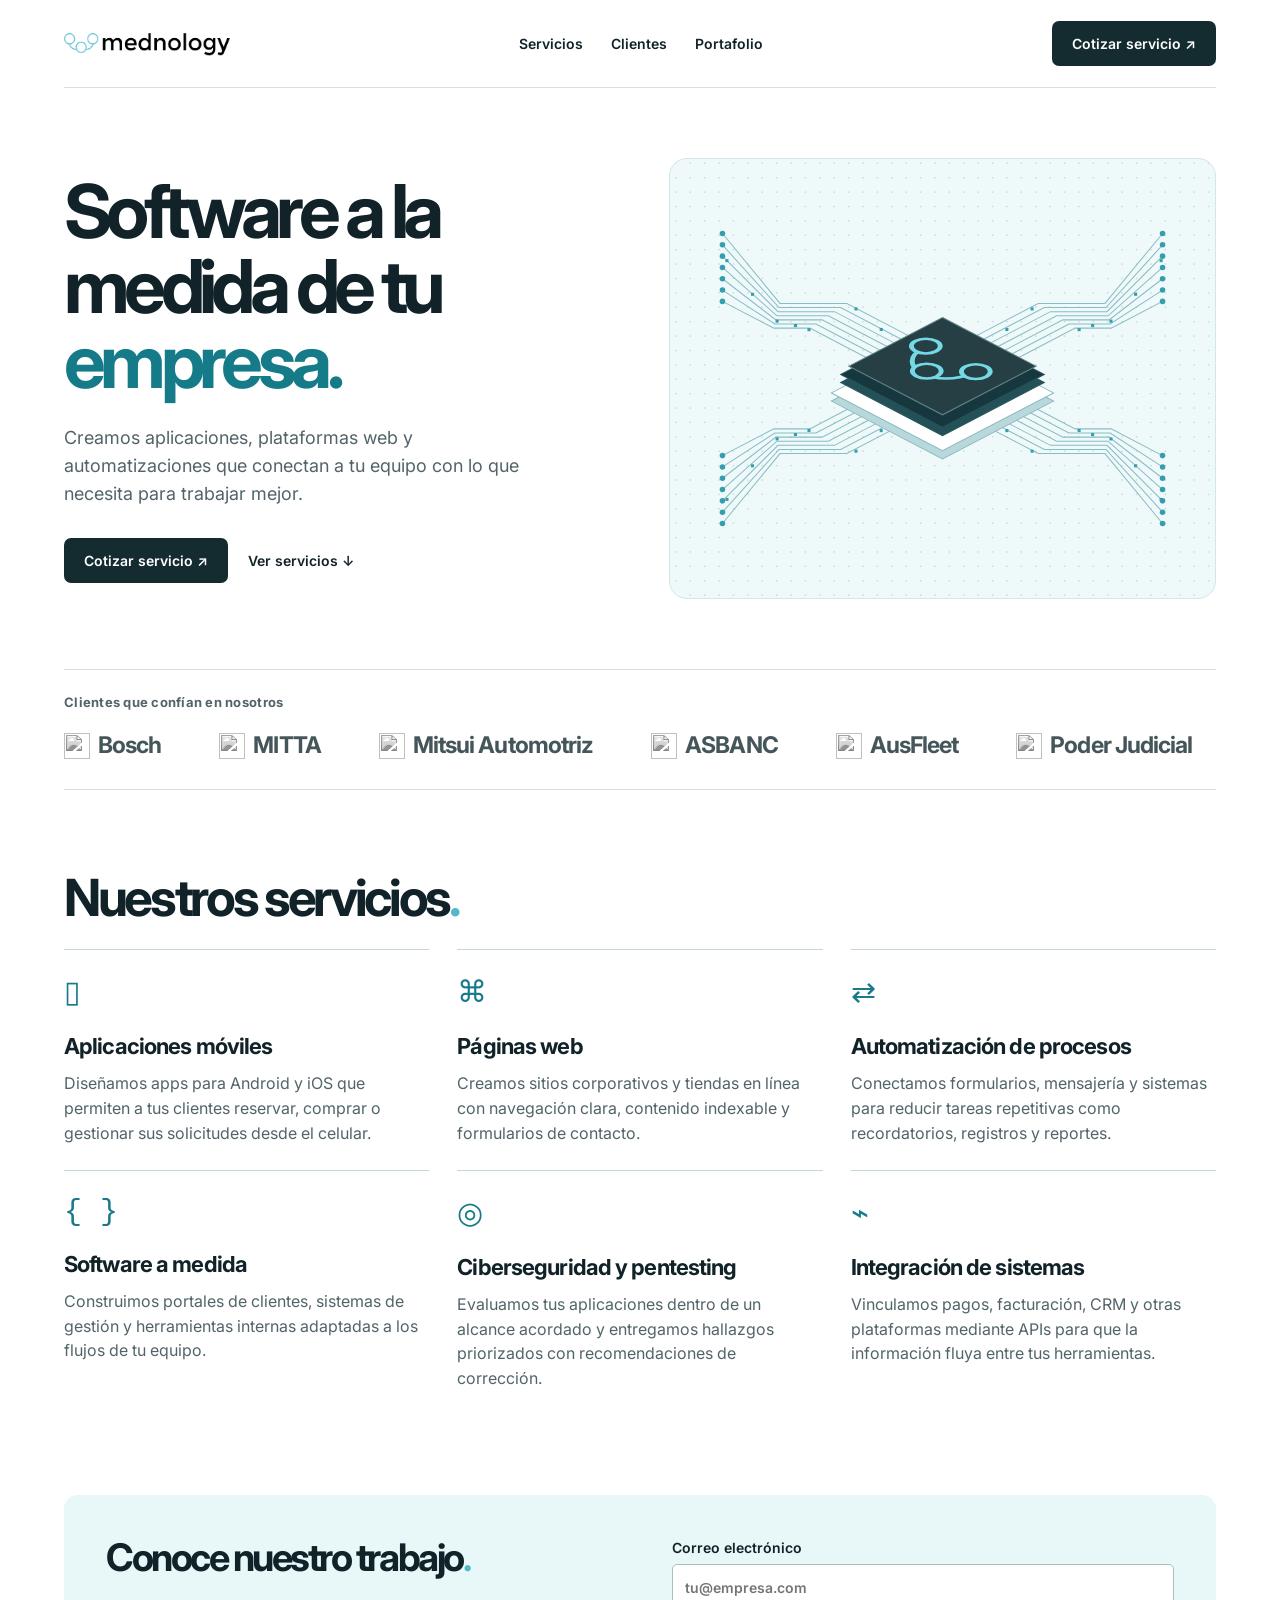
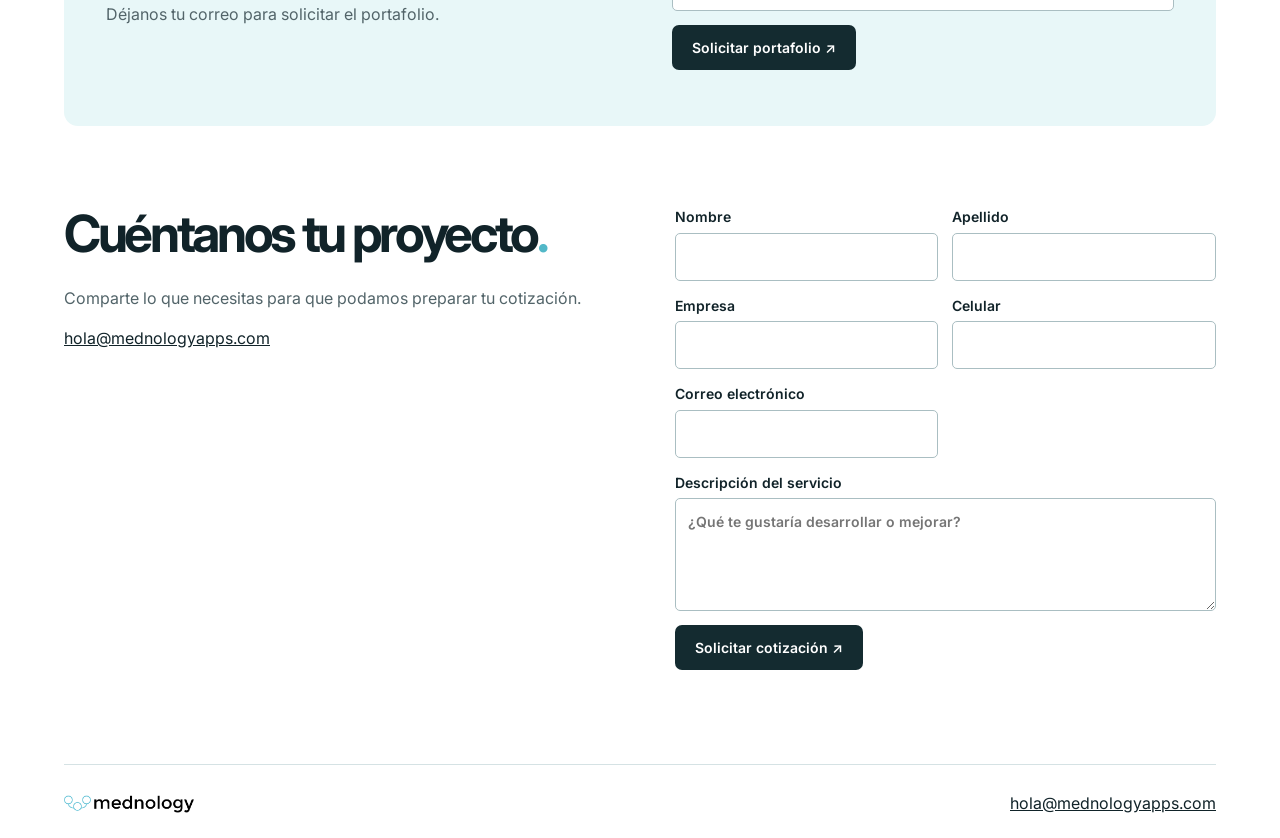
==== index.html @ 6e3cecd4 "Implementar web corporativa y formularios de Mednology Apps" ====
<!doctype html><html lang="es-PE"><head><meta charset="utf-8"><meta name="viewport" content="width=device-width,initial-scale=1"><title>Desarrollo de software, apps móviles y automatización en Perú | Mednology Apps</title><meta name="description" content="Desarrollamos aplicaciones móviles, páginas web y software a medida en Perú. Integramos sistemas, automatizamos procesos y evaluamos la seguridad de tus aplicaciones."><link rel="canonical" href="https://mednologyapps.com/"><meta property="og:title" content="Mednology Apps | Desarrollo de software en Perú"><meta property="og:description" content="Aplicaciones, plataformas web y automatizaciones diseñadas para tu operación."><meta property="og:image" content="https://mednologyapps.com/mednology.png"><meta property="og:type" content="website"><link rel="preconnect" href="https://fonts.googleapis.com"><link rel="stylesheet" href="https://fonts.googleapis.com/css2?family=Inter:wght@400;500;600;700;800&display=swap"><link rel="stylesheet" href="site.css"><script type="application/ld+json">{"@context":"https://schema.org","@type":"Organization","name":"Mednology Apps","url":"https://mednologyapps.com/","logo":"https://mednologyapps.com/mednology.png","email":"hola@mednologyapps.com","areaServed":"PE"}</script></head><body><header><a href="/" aria-label="Mednology Apps, inicio"><img src="mednology.png" alt="Mednology Apps"></a><nav><a href="#servicios">Servicios</a><a href="#clientes">Clientes</a><a href="#portafolio">Portafolio</a></nav><a class="btn" href="#cotizar">Cotizar servicio ↗</a></header><main><section class="hero"><div><h1>Software a la medida de tu <em>empresa.</em></h1><p>Creamos aplicaciones, plataformas web y automatizaciones que conectan a tu equipo con lo que necesita para trabajar mejor.</p><a class="btn" href="#cotizar">Cotizar servicio ↗</a> <a class="link" href="#servicios">Ver servicios ↓</a></div><div class="board"><canvas aria-label="Circuito animado inspirado en el símbolo de Mednology" role="img"></canvas></div></section><section id="clientes"><h2>Clientes que confían en nosotros</h2><div class="marquee"><div class="track"><div><b><img src="https://www.google.com/s2/favicons?domain=bosch.com.pe&amp;sz=64" width="26" height="26" loading="lazy" alt=""> Bosch</b><b><img src="https://www.google.com/s2/favicons?domain=mitta.pe&amp;sz=64" width="26" height="26" loading="lazy" alt=""> MITTA</b><b><img src="https://www.google.com/s2/favicons?domain=mitsuiautomotriz.com&amp;sz=64" width="26" height="26" loading="lazy" alt=""> Mitsui Automotriz</b><b><img src="https://www.google.com/s2/favicons?domain=asbanc.com.pe&amp;sz=64" width="26" height="26" loading="lazy" alt=""> ASBANC</b><b><img src="https://www.google.com/s2/favicons?domain=ausfleet.com.au&amp;sz=64" width="26" height="26" loading="lazy" alt=""> AusFleet</b><b><img src="https://www.google.com/s2/favicons?domain=pj.gob.pe&amp;sz=64" width="26" height="26" loading="lazy" alt=""> Poder Judicial</b><b><img src="https://www.google.com/s2/favicons?domain=policia.gob.pe&amp;sz=64" width="26" height="26" loading="lazy" alt=""> Policía Nacional del Perú</b><b><img src="https://www.google.com/s2/favicons?domain=expoalimentariaperu.com&amp;sz=64" width="26" height="26" loading="lazy" alt=""> Expoalimentaria</b><b><img src="https://www.google.com/s2/favicons?domain=lamsac.com.pe&amp;sz=64" width="26" height="26" loading="lazy" alt=""> Línea Amarilla</b><b><img src="https://www.google.com/s2/favicons?domain=avon.com.pe&amp;sz=64" width="26" height="26" loading="lazy" alt=""> AVON</b></div><div aria-hidden="true"><b><img src="https://www.google.com/s2/favicons?domain=bosch.com.pe&amp;sz=64" width="26" height="26" loading="lazy" alt=""> Bosch</b><b><img src="https://www.google.com/s2/favicons?domain=mitta.pe&amp;sz=64" width="26" height="26" loading="lazy" alt=""> MITTA</b><b><img src="https://www.google.com/s2/favicons?domain=mitsuiautomotriz.com&amp;sz=64" width="26" height="26" loading="lazy" alt=""> Mitsui Automotriz</b><b><img src="https://www.google.com/s2/favicons?domain=asbanc.com.pe&amp;sz=64" width="26" height="26" loading="lazy" alt=""> ASBANC</b><b><img src="https://www.google.com/s2/favicons?domain=ausfleet.com.au&amp;sz=64" width="26" height="26" loading="lazy" alt=""> AusFleet</b><b><img src="https://www.google.com/s2/favicons?domain=pj.gob.pe&amp;sz=64" width="26" height="26" loading="lazy" alt=""> Poder Judicial</b><b><img src="https://www.google.com/s2/favicons?domain=policia.gob.pe&amp;sz=64" width="26" height="26" loading="lazy" alt=""> Policía Nacional del Perú</b><b><img src="https://www.google.com/s2/favicons?domain=expoalimentariaperu.com&amp;sz=64" width="26" height="26" loading="lazy" alt=""> Expoalimentaria</b><b><img src="https://www.google.com/s2/favicons?domain=lamsac.com.pe&amp;sz=64" width="26" height="26" loading="lazy" alt=""> Línea Amarilla</b><b><img src="https://www.google.com/s2/favicons?domain=avon.com.pe&amp;sz=64" width="26" height="26" loading="lazy" alt=""> AVON</b></div></div></div></section><section id="servicios"><h2>Nuestros servicios<span>.</span></h2><div class="grid"><article><i aria-hidden="true">▯</i><h3>Aplicaciones móviles</h3><p>Diseñamos apps para Android y iOS que permiten a tus clientes reservar, comprar o gestionar sus solicitudes desde el celular.</p></article><article><i aria-hidden="true">⌘</i><h3>Páginas web</h3><p>Creamos sitios corporativos y tiendas en línea con navegación clara, contenido indexable y formularios de contacto.</p></article><article><i aria-hidden="true">⇄</i><h3>Automatización de procesos</h3><p>Conectamos formularios, mensajería y sistemas para reducir tareas repetitivas como recordatorios, registros y reportes.</p></article><article><i aria-hidden="true">{ }</i><h3>Software a medida</h3><p>Construimos portales de clientes, sistemas de gestión y herramientas internas adaptadas a los flujos de tu equipo.</p></article><article><i aria-hidden="true">◎</i><h3>Ciberseguridad y pentesting</h3><p>Evaluamos tus aplicaciones dentro de un alcance acordado y entregamos hallazgos priorizados con recomendaciones de corrección.</p></article><article><i aria-hidden="true">⌁</i><h3>Integración de sistemas</h3><p>Vinculamos pagos, facturación, CRM y otras plataformas mediante APIs para que la información fluya entre tus herramientas.</p></article></div></section><section id="portafolio"><div><h2>Conoce nuestro trabajo<span>.</span></h2><p>Déjanos tu correo para solicitar el portafolio.</p></div><form method="post" action="solicitud.php"><input type="hidden" name="tipo" value="portafolio"><label>Correo electrónico<input required type="email" name="correo" autocomplete="email" placeholder="tu@empresa.com"></label><button>Solicitar portafolio ↗</button><output></output></form></section><section id="cotizar"><div><h2>Cuéntanos tu proyecto<span>.</span></h2><p>Comparte lo que necesitas para que podamos preparar tu cotización.</p><a href="mailto:hola@mednologyapps.com">hola@mednologyapps.com</a></div><form method="post" action="solicitud.php"><input type="hidden" name="tipo" value="cotizacion"><label>Nombre<input required maxlength="200" name="nombre" type="text" autocomplete="given-name"></label><label>Apellido<input required maxlength="200" name="apellido" type="text" autocomplete="family-name"></label><label>Empresa<input required maxlength="200" name="empresa" type="text" autocomplete="organization"></label><label>Celular<input required maxlength="200" name="celular" type="tel" autocomplete="tel"></label><label>Correo electrónico<input required maxlength="200" name="correo" type="email" autocomplete="email"></label><label class="wide">Descripción del servicio<textarea required maxlength="5000" name="descripcion" rows="4" placeholder="¿Qué te gustaría desarrollar o mejorar?"></textarea></label><button>Solicitar cotización ↗</button><output></output></form></section></main><footer><img src="mednology.png" alt="Mednology Apps"><a href="mailto:hola@mednologyapps.com">hola@mednologyapps.com</a></footer><script src="site.js" defer></script></body></html>
---- site.css ----
*{box-sizing:border-box}html{scroll-behavior:smooth;scroll-padding-top:30px}body{margin:0;color:#112329;background:white;font:16px/1.55 Inter,Arial,sans-serif}header,main,footer{width:min(1240px,90%);margin:auto}header,footer,nav{display:flex;align-items:center;justify-content:space-between;gap:28px}header{height:88px;border-bottom:1px solid #d5e2e4}header img,footer img{width:166px;display:block}a{color:inherit}nav a,.btn,.link{text-decoration:none}nav a,.link{font-size:14px;font-weight:600}a:hover{text-decoration:underline}.btn,button{display:inline-flex;justify-content:center;align-items:center;background:#142b30;color:white;border:0;padding:14px 20px;border-radius:7px;font:600 14px Inter,Arial,sans-serif;cursor:pointer}.btn:hover,button:hover{background:#225259;text-decoration:none}.hero{display:grid;grid-template-columns:1fr 1fr;align-items:center;gap:5%;padding:70px 0}.hero h1{font-size:clamp(48px,5.8vw,86px);line-height:1.01;letter-spacing:-.076em;max-width:650px;margin:0}.hero em{font-style:normal;color:#167b89}.hero p{max-width:490px;font-size:18px;margin:25px 0 30px}.link{margin-left:16px}.board{background:#eff9fa;border:1px solid #d1e7e9;border-radius:18px;overflow:hidden;aspect-ratio:1.24}.board canvas{width:100%;height:100%;display:block}p{color:#526469}h2{font-size:clamp(36px,4vw,58px);line-height:1.08;letter-spacing:-.065em;margin:0 0 24px}h2 span{color:#52b8c8}#clientes{border-block:1px solid #d5e2e4;padding:25px 0}#clientes h2{font-size:13px;letter-spacing:.02em;color:#526469;margin:0 0 19px}.marquee{overflow:hidden}.track,.track div{display:flex;width:max-content;align-items:center}.track{animation:loop 50s linear infinite}.track b{font-size:23px;letter-spacing:-.04em;margin-right:58px;color:#45565b}.track:hover{animation-play-state:paused}@keyframes loop{to{transform:translateX(-50%)}}#servicios,#cotizar{padding:80px 0}.grid{display:grid;grid-template-columns:repeat(3,1fr);gap:0 28px}article{border-top:1px solid #c3d7db;padding:24px 0}article i{font:500 30px monospace;color:#187a8a}h3{font-size:22px;letter-spacing:-.04em;margin:18px 0 8px}article p{margin:0}#portafolio,#cotizar{display:grid;grid-template-columns:1fr 1fr;gap:6%;align-items:start}#portafolio{background:#e8f7f8;border-radius:14px;padding:42px}#portafolio h2{font-size:38px}form{display:grid;gap:14px}#cotizar form{grid-template-columns:1fr 1fr}.wide,output{grid-column:1/-1}label{display:grid;gap:5px;font-size:14px;font-weight:600}input,textarea{width:100%;min-width:0;padding:12px;border:1px solid #aabec2;border-radius:5px;font:inherit;background:white;color:inherit}textarea{resize:vertical}button{justify-self:start}footer{border-top:1px solid #d5e2e4;padding:26px 0}footer img{width:130px}@media(max-width:760px){header{height:70px}header img{width:130px}nav{display:none}.hero,#portafolio,#cotizar{grid-template-columns:1fr;gap:28px}.hero{padding:40px 0 30px}.board{aspect-ratio:1.6}.grid{grid-template-columns:1fr 1fr}#portafolio{padding:26px}#servicios,#cotizar{padding:50px 0}}@media(max-width:490px){.grid,#cotizar form{grid-template-columns:1fr}footer{flex-wrap:wrap}.btn{padding:12px 14px}}@media(prefers-reduced-motion:reduce){html{scroll-behavior:auto}.track{animation:none}.marquee{overflow-x:auto}}
.track b{display:inline-flex;align-items:center;gap:8px}.track img{filter:grayscale(1);object-fit:contain}
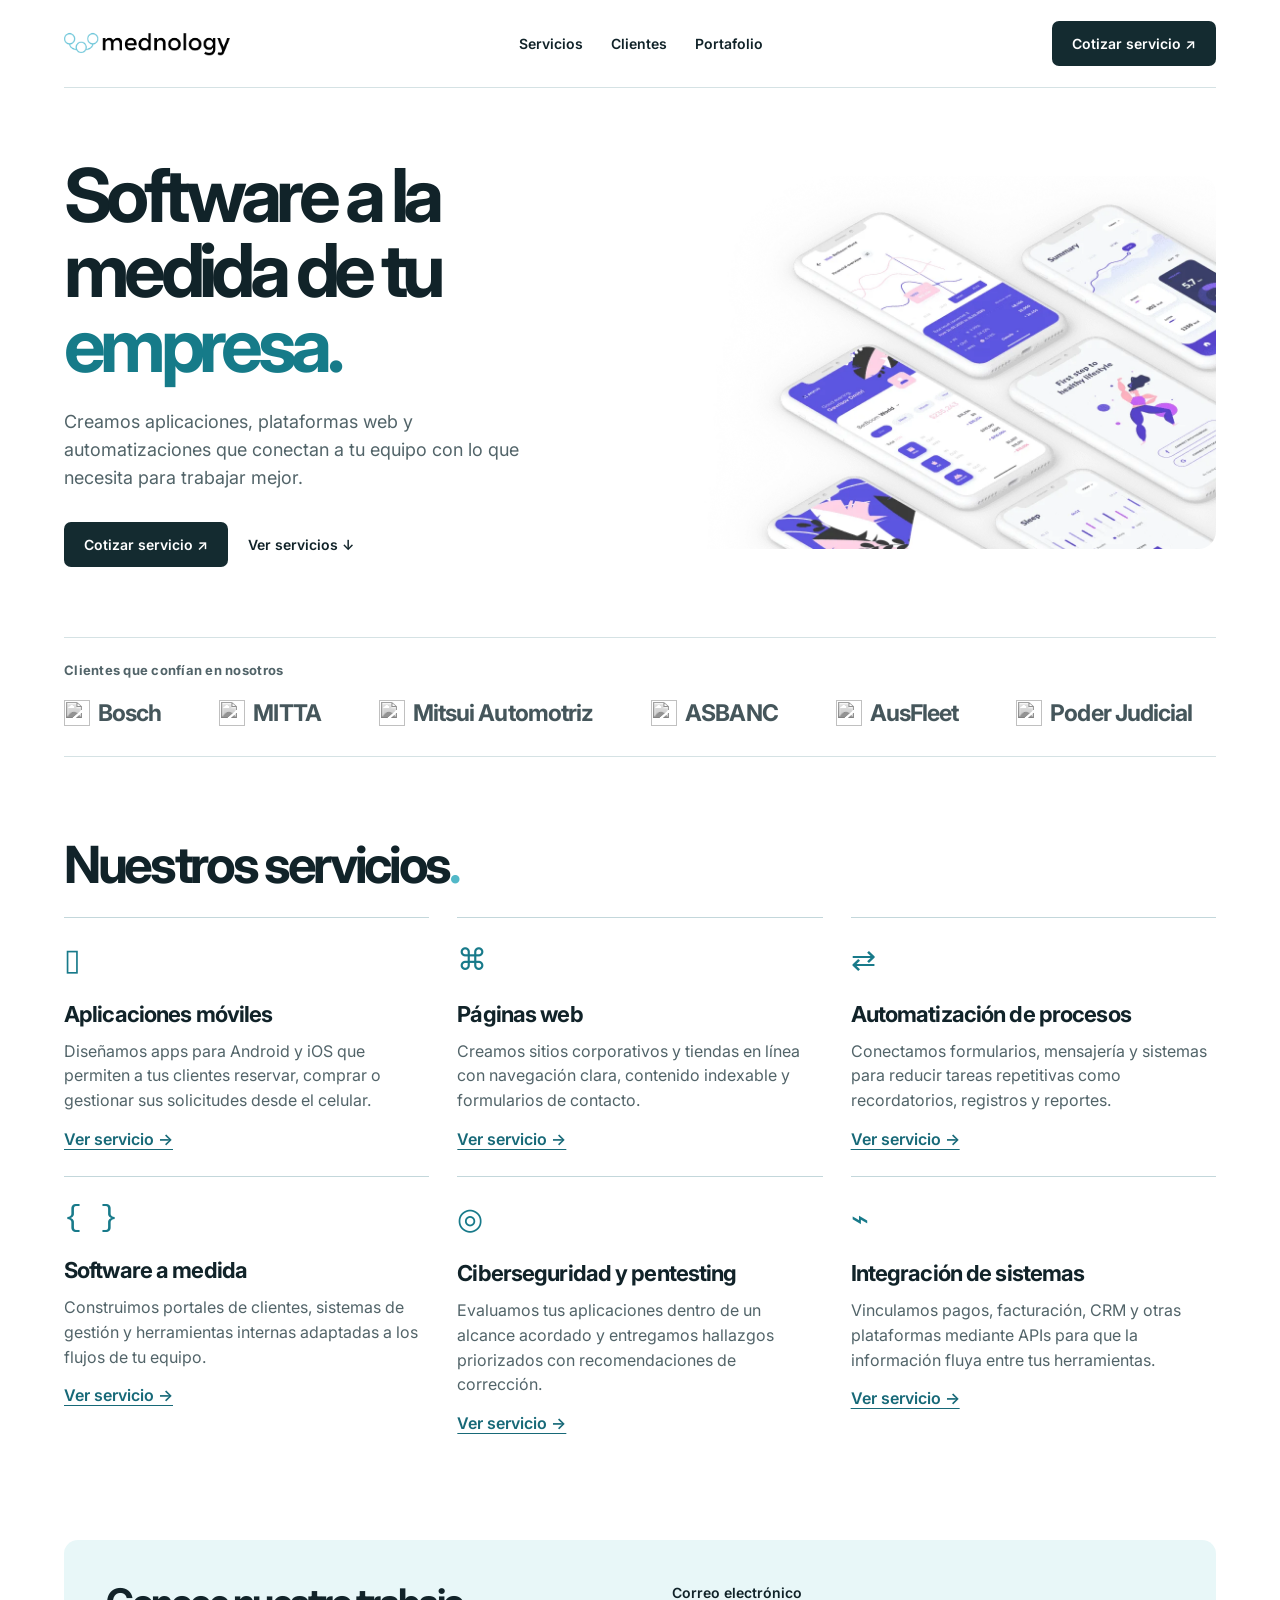
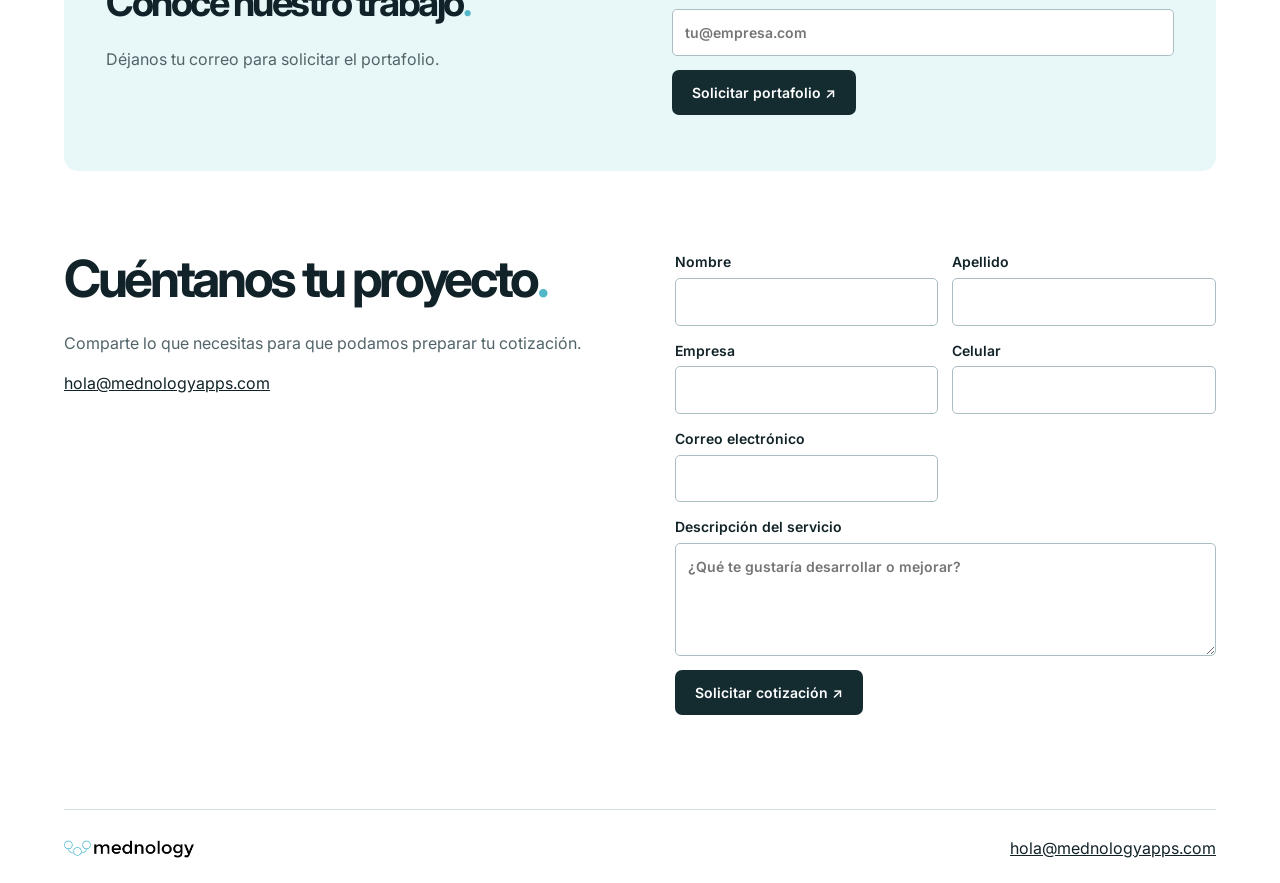
==== commit 37d96a36: "Incorporar mockup móvil y seis páginas de servicios" ====
--- a/index.html
+++ b/index.html
@@ -1 +1 @@
-<!doctype html><html lang="es-PE"><head><meta charset="utf-8"><meta name="viewport" content="width=device-width,initial-scale=1"><title>Desarrollo de software, apps móviles y automatización en Perú | Mednology Apps</title><meta name="description" content="Desarrollamos aplicaciones móviles, páginas web y software a medida en Perú. Integramos sistemas, automatizamos procesos y evaluamos la seguridad de tus aplicaciones."><link rel="canonical" href="https://mednologyapps.com/"><meta property="og:title" content="Mednology Apps | Desarrollo de software en Perú"><meta property="og:description" content="Aplicaciones, plataformas web y automatizaciones diseñadas para tu operación."><meta property="og:image" content="https://mednologyapps.com/mednology.png"><meta property="og:type" content="website"><link rel="preconnect" href="https://fonts.googleapis.com"><link rel="stylesheet" href="https://fonts.googleapis.com/css2?family=Inter:wght@400;500;600;700;800&display=swap"><link rel="stylesheet" href="site.css"><script type="application/ld+json">{"@context":"https://schema.org","@type":"Organization","name":"Mednology Apps","url":"https://mednologyapps.com/","logo":"https://mednologyapps.com/mednology.png","email":"hola@mednologyapps.com","areaServed":"PE"}</script></head><body><header><a href="/" aria-label="Mednology Apps, inicio"><img src="mednology.png" alt="Mednology Apps"></a><nav><a href="#servicios">Servicios</a><a href="#clientes">Clientes</a><a href="#portafolio">Portafolio</a></nav><a class="btn" href="#cotizar">Cotizar servicio ↗</a></header><main><section class="hero"><div><h1>Software a la medida de tu <em>empresa.</em></h1><p>Creamos aplicaciones, plataformas web y automatizaciones que conectan a tu equipo con lo que necesita para trabajar mejor.</p><a class="btn" href="#cotizar">Cotizar servicio ↗</a> <a class="link" href="#servicios">Ver servicios ↓</a></div><div class="board"><canvas aria-label="Circuito animado inspirado en el símbolo de Mednology" role="img"></canvas></div></section><section id="clientes"><h2>Clientes que confían en nosotros</h2><div class="marquee"><div class="track"><div><b><img src="https://www.google.com/s2/favicons?domain=bosch.com.pe&amp;sz=64" width="26" height="26" loading="lazy" alt=""> Bosch</b><b><img src="https://www.google.com/s2/favicons?domain=mitta.pe&amp;sz=64" width="26" height="26" loading="lazy" alt=""> MITTA</b><b><img src="https://www.google.com/s2/favicons?domain=mitsuiautomotriz.com&amp;sz=64" width="26" height="26" loading="lazy" alt=""> Mitsui Automotriz</b><b><img src="https://www.google.com/s2/favicons?domain=asbanc.com.pe&amp;sz=64" width="26" height="26" loading="lazy" alt=""> ASBANC</b><b><img src="https://www.google.com/s2/favicons?domain=ausfleet.com.au&amp;sz=64" width="26" height="26" loading="lazy" alt=""> AusFleet</b><b><img src="https://www.google.com/s2/favicons?domain=pj.gob.pe&amp;sz=64" width="26" height="26" loading="lazy" alt=""> Poder Judicial</b><b><img src="https://www.google.com/s2/favicons?domain=policia.gob.pe&amp;sz=64" width="26" height="26" loading="lazy" alt=""> Policía Nacional del Perú</b><b><img src="https://www.google.com/s2/favicons?domain=expoalimentariaperu.com&amp;sz=64" width="26" height="26" loading="lazy" alt=""> Expoalimentaria</b><b><img src="https://www.google.com/s2/favicons?domain=lamsac.com.pe&amp;sz=64" width="26" height="26" loading="lazy" alt=""> Línea Amarilla</b><b><img src="https://www.google.com/s2/favicons?domain=avon.com.pe&amp;sz=64" width="26" height="26" loading="lazy" alt=""> AVON</b></div><div aria-hidden="true"><b><img src="https://www.google.com/s2/favicons?domain=bosch.com.pe&amp;sz=64" width="26" height="26" loading="lazy" alt=""> Bosch</b><b><img src="https://www.google.com/s2/favicons?domain=mitta.pe&amp;sz=64" width="26" height="26" loading="lazy" alt=""> MITTA</b><b><img src="https://www.google.com/s2/favicons?domain=mitsuiautomotriz.com&amp;sz=64" width="26" height="26" loading="lazy" alt=""> Mitsui Automotriz</b><b><img src="https://www.google.com/s2/favicons?domain=asbanc.com.pe&amp;sz=64" width="26" height="26" loading="lazy" alt=""> ASBANC</b><b><img src="https://www.google.com/s2/favicons?domain=ausfleet.com.au&amp;sz=64" width="26" height="26" loading="lazy" alt=""> AusFleet</b><b><img src="https://www.google.com/s2/favicons?domain=pj.gob.pe&amp;sz=64" width="26" height="26" loading="lazy" alt=""> Poder Judicial</b><b><img src="https://www.google.com/s2/favicons?domain=policia.gob.pe&amp;sz=64" width="26" height="26" loading="lazy" alt=""> Policía Nacional del Perú</b><b><img src="https://www.google.com/s2/favicons?domain=expoalimentariaperu.com&amp;sz=64" width="26" height="26" loading="lazy" alt=""> Expoalimentaria</b><b><img src="https://www.google.com/s2/favicons?domain=lamsac.com.pe&amp;sz=64" width="26" height="26" loading="lazy" alt=""> Línea Amarilla</b><b><img src="https://www.google.com/s2/favicons?domain=avon.com.pe&amp;sz=64" width="26" height="26" loading="lazy" alt=""> AVON</b></div></div></div></section><section id="servicios"><h2>Nuestros servicios<span>.</span></h2><div class="grid"><article><i aria-hidden="true">▯</i><h3>Aplicaciones móviles</h3><p>Diseñamos apps para Android y iOS que permiten a tus clientes reservar, comprar o gestionar sus solicitudes desde el celular.</p></article><article><i aria-hidden="true">⌘</i><h3>Páginas web</h3><p>Creamos sitios corporativos y tiendas en línea con navegación clara, contenido indexable y formularios de contacto.</p></article><article><i aria-hidden="true">⇄</i><h3>Automatización de procesos</h3><p>Conectamos formularios, mensajería y sistemas para reducir tareas repetitivas como recordatorios, registros y reportes.</p></article><article><i aria-hidden="true">{ }</i><h3>Software a medida</h3><p>Construimos portales de clientes, sistemas de gestión y herramientas internas adaptadas a los flujos de tu equipo.</p></article><article><i aria-hidden="true">◎</i><h3>Ciberseguridad y pentesting</h3><p>Evaluamos tus aplicaciones dentro de un alcance acordado y entregamos hallazgos priorizados con recomendaciones de corrección.</p></article><article><i aria-hidden="true">⌁</i><h3>Integración de sistemas</h3><p>Vinculamos pagos, facturación, CRM y otras plataformas mediante APIs para que la información fluya entre tus herramientas.</p></article></div></section><section id="portafolio"><div><h2>Conoce nuestro trabajo<span>.</span></h2><p>Déjanos tu correo para solicitar el portafolio.</p></div><form method="post" action="solicitud.php"><input type="hidden" name="tipo" value="portafolio"><label>Correo electrónico<input required type="email" name="correo" autocomplete="email" placeholder="tu@empresa.com"></label><button>Solicitar portafolio ↗</button><output></output></form></section><section id="cotizar"><div><h2>Cuéntanos tu proyecto<span>.</span></h2><p>Comparte lo que necesitas para que podamos preparar tu cotización.</p><a href="mailto:hola@mednologyapps.com">hola@mednologyapps.com</a></div><form method="post" action="solicitud.php"><input type="hidden" name="tipo" value="cotizacion"><label>Nombre<input required maxlength="200" name="nombre" type="text" autocomplete="given-name"></label><label>Apellido<input required maxlength="200" name="apellido" type="text" autocomplete="family-name"></label><label>Empresa<input required maxlength="200" name="empresa" type="text" autocomplete="organization"></label><label>Celular<input required maxlength="200" name="celular" type="tel" autocomplete="tel"></label><label>Correo electrónico<input required maxlength="200" name="correo" type="email" autocomplete="email"></label><label class="wide">Descripción del servicio<textarea required maxlength="5000" name="descripcion" rows="4" placeholder="¿Qué te gustaría desarrollar o mejorar?"></textarea></label><button>Solicitar cotización ↗</button><output></output></form></section></main><footer><img src="mednology.png" alt="Mednology Apps"><a href="mailto:hola@mednologyapps.com">hola@mednologyapps.com</a></footer><script src="site.js" defer></script></body></html>
+<!doctype html><html lang="es-PE"><head><meta charset="utf-8"><meta name="viewport" content="width=device-width,initial-scale=1"><title>Desarrollo de software, apps móviles y automatización en Perú | Mednology Apps</title><meta name="description" content="Desarrollamos aplicaciones móviles, páginas web y software a medida en Perú. Integramos sistemas, automatizamos procesos y evaluamos la seguridad de tus aplicaciones."><link rel="canonical" href="https://mednologyapps.com/"><meta property="og:title" content="Mednology Apps | Desarrollo de software en Perú"><meta property="og:description" content="Aplicaciones, plataformas web y automatizaciones diseñadas para tu operación."><meta property="og:image" content="https://mednologyapps.com/mednology.png"><meta property="og:type" content="website"><link rel="preconnect" href="https://fonts.googleapis.com"><link rel="stylesheet" href="https://fonts.googleapis.com/css2?family=Inter:wght@400;500;600;700;800&display=swap"><link rel="stylesheet" href="site.css"><script type="application/ld+json">{"@context":"https://schema.org","@type":"Organization","name":"Mednology Apps","url":"https://mednologyapps.com/","logo":"https://mednologyapps.com/mednology.png","email":"hola@mednologyapps.com","areaServed":"PE"}</script></head><body><header><a href="/" aria-label="Mednology Apps, inicio"><img src="mednology.png" alt="Mednology Apps"></a><nav><a href="#servicios">Servicios</a><a href="#clientes">Clientes</a><a href="#portafolio">Portafolio</a></nav><a class="btn" href="#cotizar">Cotizar servicio ↗</a></header><main><section class="hero"><div><h1>Software a la medida de tu <em>empresa.</em></h1><p>Creamos aplicaciones, plataformas web y automatizaciones que conectan a tu equipo con lo que necesita para trabajar mejor.</p><a class="btn" href="#cotizar">Cotizar servicio ↗</a> <a class="link" href="#servicios">Ver servicios ↓</a></div><div class="board"><img src="apps.webp" width="1118" height="762" fetchpriority="high" alt="Mockups de aplicaciones móviles en perspectiva con pantallas de actividad y estadísticas"></div></section><section id="clientes"><h2>Clientes que confían en nosotros</h2><div class="marquee"><div class="track"><div><b><img src="https://www.google.com/s2/favicons?domain=bosch.com.pe&amp;sz=64" width="26" height="26" loading="lazy" alt=""> Bosch</b><b><img src="https://www.google.com/s2/favicons?domain=mitta.pe&amp;sz=64" width="26" height="26" loading="lazy" alt=""> MITTA</b><b><img src="https://www.google.com/s2/favicons?domain=mitsuiautomotriz.com&amp;sz=64" width="26" height="26" loading="lazy" alt=""> Mitsui Automotriz</b><b><img src="https://www.google.com/s2/favicons?domain=asbanc.com.pe&amp;sz=64" width="26" height="26" loading="lazy" alt=""> ASBANC</b><b><img src="https://www.google.com/s2/favicons?domain=ausfleet.com.au&amp;sz=64" width="26" height="26" loading="lazy" alt=""> AusFleet</b><b><img src="https://www.google.com/s2/favicons?domain=pj.gob.pe&amp;sz=64" width="26" height="26" loading="lazy" alt=""> Poder Judicial</b><b><img src="https://www.google.com/s2/favicons?domain=policia.gob.pe&amp;sz=64" width="26" height="26" loading="lazy" alt=""> Policía Nacional del Perú</b><b><img src="https://www.google.com/s2/favicons?domain=expoalimentariaperu.com&amp;sz=64" width="26" height="26" loading="lazy" alt=""> Expoalimentaria</b><b><img src="https://www.google.com/s2/favicons?domain=lamsac.com.pe&amp;sz=64" width="26" height="26" loading="lazy" alt=""> Línea Amarilla</b><b><img src="https://www.google.com/s2/favicons?domain=avon.com.pe&amp;sz=64" width="26" height="26" loading="lazy" alt=""> AVON</b></div><div aria-hidden="true"><b><img src="https://www.google.com/s2/favicons?domain=bosch.com.pe&amp;sz=64" width="26" height="26" loading="lazy" alt=""> Bosch</b><b><img src="https://www.google.com/s2/favicons?domain=mitta.pe&amp;sz=64" width="26" height="26" loading="lazy" alt=""> MITTA</b><b><img src="https://www.google.com/s2/favicons?domain=mitsuiautomotriz.com&amp;sz=64" width="26" height="26" loading="lazy" alt=""> Mitsui Automotriz</b><b><img src="https://www.google.com/s2/favicons?domain=asbanc.com.pe&amp;sz=64" width="26" height="26" loading="lazy" alt=""> ASBANC</b><b><img src="https://www.google.com/s2/favicons?domain=ausfleet.com.au&amp;sz=64" width="26" height="26" loading="lazy" alt=""> AusFleet</b><b><img src="https://www.google.com/s2/favicons?domain=pj.gob.pe&amp;sz=64" width="26" height="26" loading="lazy" alt=""> Poder Judicial</b><b><img src="https://www.google.com/s2/favicons?domain=policia.gob.pe&amp;sz=64" width="26" height="26" loading="lazy" alt=""> Policía Nacional del Perú</b><b><img src="https://www.google.com/s2/favicons?domain=expoalimentariaperu.com&amp;sz=64" width="26" height="26" loading="lazy" alt=""> Expoalimentaria</b><b><img src="https://www.google.com/s2/favicons?domain=lamsac.com.pe&amp;sz=64" width="26" height="26" loading="lazy" alt=""> Línea Amarilla</b><b><img src="https://www.google.com/s2/favicons?domain=avon.com.pe&amp;sz=64" width="26" height="26" loading="lazy" alt=""> AVON</b></div></div></div></section><section id="servicios"><h2>Nuestros servicios<span>.</span></h2><div class="grid"><article><i aria-hidden="true">▯</i><h3>Aplicaciones móviles</h3><p>Diseñamos apps para Android y iOS que permiten a tus clientes reservar, comprar o gestionar sus solicitudes desde el celular.</p><a aria-label="Ver desarrollo de aplicaciones móviles" href="/servicios/aplicaciones-moviles/">Ver servicio →</a></article><article><i aria-hidden="true">⌘</i><h3>Páginas web</h3><p>Creamos sitios corporativos y tiendas en línea con navegación clara, contenido indexable y formularios de contacto.</p><a aria-label="Ver desarrollo de páginas web" href="/servicios/desarrollo-web/">Ver servicio →</a></article><article><i aria-hidden="true">⇄</i><h3>Automatización de procesos</h3><p>Conectamos formularios, mensajería y sistemas para reducir tareas repetitivas como recordatorios, registros y reportes.</p><a aria-label="Ver automatización de procesos" href="/servicios/automatizacion-de-procesos/">Ver servicio →</a></article><article><i aria-hidden="true">{ }</i><h3>Software a medida</h3><p>Construimos portales de clientes, sistemas de gestión y herramientas internas adaptadas a los flujos de tu equipo.</p><a aria-label="Ver desarrollo de software a medida" href="/servicios/software-a-medida/">Ver servicio →</a></article><article><i aria-hidden="true">◎</i><h3>Ciberseguridad y pentesting</h3><p>Evaluamos tus aplicaciones dentro de un alcance acordado y entregamos hallazgos priorizados con recomendaciones de corrección.</p><a aria-label="Ver ciberseguridad y pentesting" href="/servicios/ciberseguridad-pentesting/">Ver servicio →</a></article><article><i aria-hidden="true">⌁</i><h3>Integración de sistemas</h3><p>Vinculamos pagos, facturación, CRM y otras plataformas mediante APIs para que la información fluya entre tus herramientas.</p><a aria-label="Ver integración de sistemas y apis" href="/servicios/integracion-de-sistemas/">Ver servicio →</a></article></div></section><section id="portafolio"><div><h2>Conoce nuestro trabajo<span>.</span></h2><p>Déjanos tu correo para solicitar el portafolio.</p></div><form method="post" action="solicitud.php"><input type="hidden" name="tipo" value="portafolio"><label>Correo electrónico<input required type="email" name="correo" autocomplete="email" placeholder="tu@empresa.com"></label><button>Solicitar portafolio ↗</button><output></output></form></section><section id="cotizar"><div><h2>Cuéntanos tu proyecto<span>.</span></h2><p>Comparte lo que necesitas para que podamos preparar tu cotización.</p><a href="mailto:hola@mednologyapps.com">hola@mednologyapps.com</a></div><form method="post" action="solicitud.php"><input type="hidden" name="tipo" value="cotizacion"><label>Nombre<input required maxlength="200" name="nombre" type="text" autocomplete="given-name"></label><label>Apellido<input required maxlength="200" name="apellido" type="text" autocomplete="family-name"></label><label>Empresa<input required maxlength="200" name="empresa" type="text" autocomplete="organization"></label><label>Celular<input required maxlength="200" name="celular" type="tel" autocomplete="tel"></label><label>Correo electrónico<input required maxlength="200" name="correo" type="email" autocomplete="email"></label><label class="wide">Descripción del servicio<textarea required maxlength="5000" name="descripcion" rows="4" placeholder="¿Qué te gustaría desarrollar o mejorar?"></textarea></label><button>Solicitar cotización ↗</button><output></output></form></section></main><footer><img src="mednology.png" alt="Mednology Apps"><a href="mailto:hola@mednologyapps.com">hola@mednologyapps.com</a></footer><script src="site.js" defer></script></body></html>
--- a/site.css
+++ b/site.css
@@ -1,2 +1,3 @@
 *{box-sizing:border-box}html{scroll-behavior:smooth;scroll-padding-top:30px}body{margin:0;color:#112329;background:white;font:16px/1.55 Inter,Arial,sans-serif}header,main,footer{width:min(1240px,90%);margin:auto}header,footer,nav{display:flex;align-items:center;justify-content:space-between;gap:28px}header{height:88px;border-bottom:1px solid #d5e2e4}header img,footer img{width:166px;display:block}a{color:inherit}nav a,.btn,.link{text-decoration:none}nav a,.link{font-size:14px;font-weight:600}a:hover{text-decoration:underline}.btn,button{display:inline-flex;justify-content:center;align-items:center;background:#142b30;color:white;border:0;padding:14px 20px;border-radius:7px;font:600 14px Inter,Arial,sans-serif;cursor:pointer}.btn:hover,button:hover{background:#225259;text-decoration:none}.hero{display:grid;grid-template-columns:1fr 1fr;align-items:center;gap:5%;padding:70px 0}.hero h1{font-size:clamp(48px,5.8vw,86px);line-height:1.01;letter-spacing:-.076em;max-width:650px;margin:0}.hero em{font-style:normal;color:#167b89}.hero p{max-width:490px;font-size:18px;margin:25px 0 30px}.link{margin-left:16px}.board{background:#eff9fa;border:1px solid #d1e7e9;border-radius:18px;overflow:hidden;aspect-ratio:1.24}.board canvas{width:100%;height:100%;display:block}p{color:#526469}h2{font-size:clamp(36px,4vw,58px);line-height:1.08;letter-spacing:-.065em;margin:0 0 24px}h2 span{color:#52b8c8}#clientes{border-block:1px solid #d5e2e4;padding:25px 0}#clientes h2{font-size:13px;letter-spacing:.02em;color:#526469;margin:0 0 19px}.marquee{overflow:hidden}.track,.track div{display:flex;width:max-content;align-items:center}.track{animation:loop 50s linear infinite}.track b{font-size:23px;letter-spacing:-.04em;margin-right:58px;color:#45565b}.track:hover{animation-play-state:paused}@keyframes loop{to{transform:translateX(-50%)}}#servicios,#cotizar{padding:80px 0}.grid{display:grid;grid-template-columns:repeat(3,1fr);gap:0 28px}article{border-top:1px solid #c3d7db;padding:24px 0}article i{font:500 30px monospace;color:#187a8a}h3{font-size:22px;letter-spacing:-.04em;margin:18px 0 8px}article p{margin:0}#portafolio,#cotizar{display:grid;grid-template-columns:1fr 1fr;gap:6%;align-items:start}#portafolio{background:#e8f7f8;border-radius:14px;padding:42px}#portafolio h2{font-size:38px}form{display:grid;gap:14px}#cotizar form{grid-template-columns:1fr 1fr}.wide,output{grid-column:1/-1}label{display:grid;gap:5px;font-size:14px;font-weight:600}input,textarea{width:100%;min-width:0;padding:12px;border:1px solid #aabec2;border-radius:5px;font:inherit;background:white;color:inherit}textarea{resize:vertical}button{justify-self:start}footer{border-top:1px solid #d5e2e4;padding:26px 0}footer img{width:130px}@media(max-width:760px){header{height:70px}header img{width:130px}nav{display:none}.hero,#portafolio,#cotizar{grid-template-columns:1fr;gap:28px}.hero{padding:40px 0 30px}.board{aspect-ratio:1.6}.grid{grid-template-columns:1fr 1fr}#portafolio{padding:26px}#servicios,#cotizar{padding:50px 0}}@media(max-width:490px){.grid,#cotizar form{grid-template-columns:1fr}footer{flex-wrap:wrap}.btn{padding:12px 14px}}@media(prefers-reduced-motion:reduce){html{scroll-behavior:auto}.track{animation:none}.marquee{overflow-x:auto}}
 .track b{display:inline-flex;align-items:center;gap:8px}.track img{filter:grayscale(1);object-fit:contain}
+.board{border:0;background:white;aspect-ratio:auto}.board img{width:100%;height:auto;display:block;animation:arrive .7s ease-out}@keyframes arrive{from{opacity:.5;transform:translateY(8px)}to{opacity:1;transform:none}}@media(prefers-reduced-motion:reduce){.board img{animation:none}}article>a,.back{display:inline-block;margin-top:14px;color:#176978;font-weight:600;text-underline-offset:4px}.detail{padding-block:42px 70px}.back{font-size:14px}.detail h1{font-size:clamp(42px,6vw,76px);line-height:1.05;letter-spacing:-.065em;max-width:850px;margin:36px 0 18px}.intro{max-width:710px;font-size:20px}.details{margin-top:56px;border-top:1px solid #ccdce0;padding-top:32px;display:grid;grid-template-columns:1fr 1fr;gap:8%}.details h2{font-size:27px;letter-spacing:-.04em}.details ul{padding-left:20px}.details li{padding-bottom:8px}.details li::marker{color:#197787}@media(max-width:680px){.details{grid-template-columns:1fr;gap:26px}.intro{font-size:17px}}
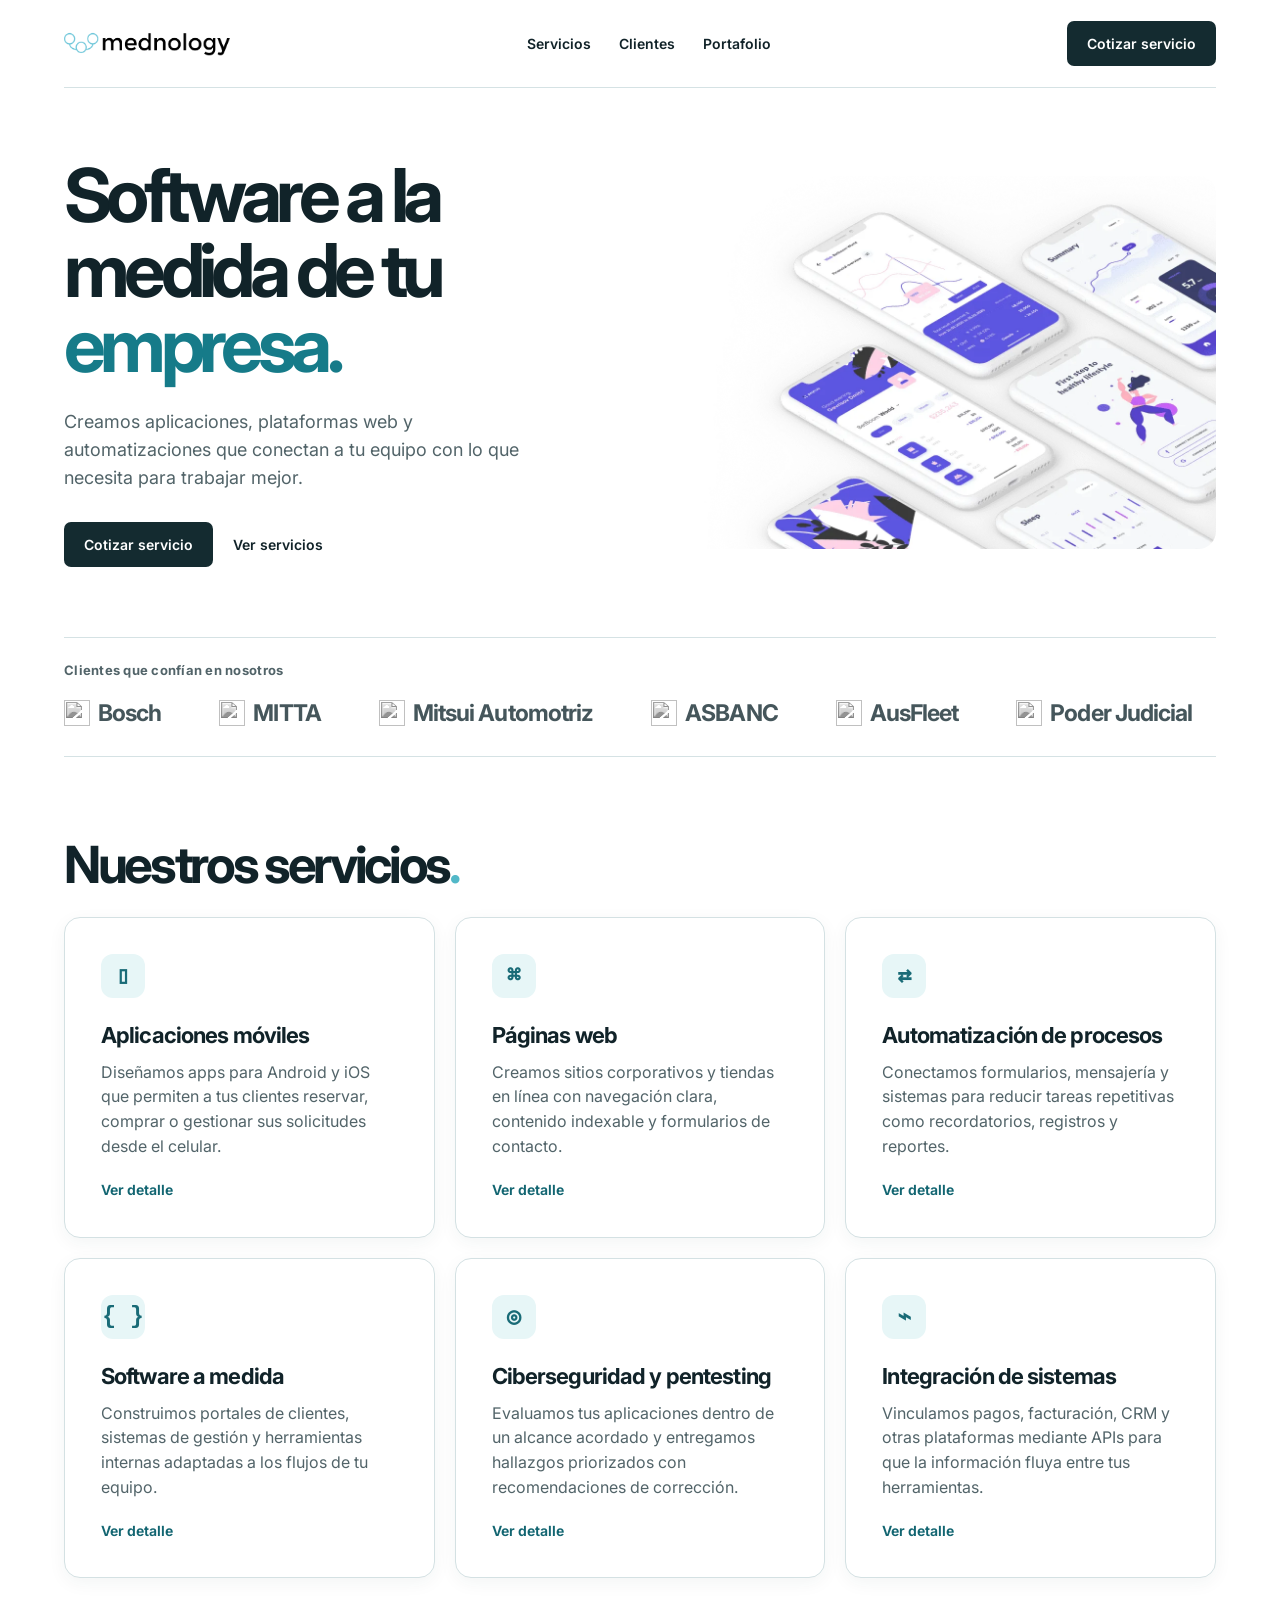
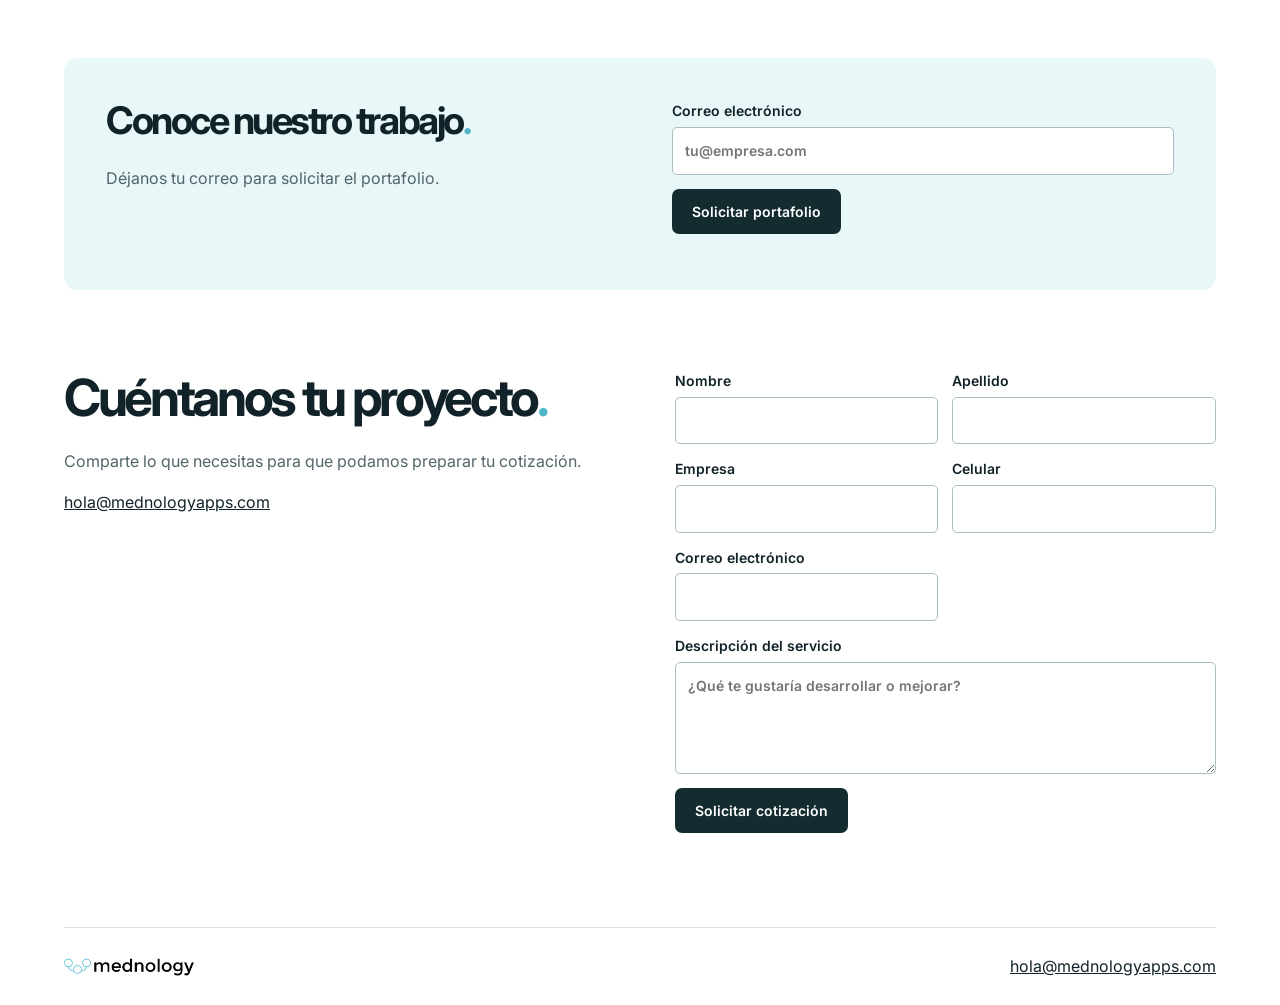
==== commit 0274f0a4: "Rediseñar tarjetas y detalles de servicios con fotografías y ejemplos" ====
--- a/index.html
+++ b/index.html
@@ -1 +1 @@
-<!doctype html><html lang="es-PE"><head><meta charset="utf-8"><meta name="viewport" content="width=device-width,initial-scale=1"><title>Desarrollo de software, apps móviles y automatización en Perú | Mednology Apps</title><meta name="description" content="Desarrollamos aplicaciones móviles, páginas web y software a medida en Perú. Integramos sistemas, automatizamos procesos y evaluamos la seguridad de tus aplicaciones."><link rel="canonical" href="https://mednologyapps.com/"><meta property="og:title" content="Mednology Apps | Desarrollo de software en Perú"><meta property="og:description" content="Aplicaciones, plataformas web y automatizaciones diseñadas para tu operación."><meta property="og:image" content="https://mednologyapps.com/mednology.png"><meta property="og:type" content="website"><link rel="preconnect" href="https://fonts.googleapis.com"><link rel="stylesheet" href="https://fonts.googleapis.com/css2?family=Inter:wght@400;500;600;700;800&display=swap"><link rel="stylesheet" href="site.css"><script type="application/ld+json">{"@context":"https://schema.org","@type":"Organization","name":"Mednology Apps","url":"https://mednologyapps.com/","logo":"https://mednologyapps.com/mednology.png","email":"hola@mednologyapps.com","areaServed":"PE"}</script></head><body><header><a href="/" aria-label="Mednology Apps, inicio"><img src="mednology.png" alt="Mednology Apps"></a><nav><a href="#servicios">Servicios</a><a href="#clientes">Clientes</a><a href="#portafolio">Portafolio</a></nav><a class="btn" href="#cotizar">Cotizar servicio ↗</a></header><main><section class="hero"><div><h1>Software a la medida de tu <em>empresa.</em></h1><p>Creamos aplicaciones, plataformas web y automatizaciones que conectan a tu equipo con lo que necesita para trabajar mejor.</p><a class="btn" href="#cotizar">Cotizar servicio ↗</a> <a class="link" href="#servicios">Ver servicios ↓</a></div><div class="board"><img src="apps.webp" width="1118" height="762" fetchpriority="high" alt="Mockups de aplicaciones móviles en perspectiva con pantallas de actividad y estadísticas"></div></section><section id="clientes"><h2>Clientes que confían en nosotros</h2><div class="marquee"><div class="track"><div><b><img src="https://www.google.com/s2/favicons?domain=bosch.com.pe&amp;sz=64" width="26" height="26" loading="lazy" alt=""> Bosch</b><b><img src="https://www.google.com/s2/favicons?domain=mitta.pe&amp;sz=64" width="26" height="26" loading="lazy" alt=""> MITTA</b><b><img src="https://www.google.com/s2/favicons?domain=mitsuiautomotriz.com&amp;sz=64" width="26" height="26" loading="lazy" alt=""> Mitsui Automotriz</b><b><img src="https://www.google.com/s2/favicons?domain=asbanc.com.pe&amp;sz=64" width="26" height="26" loading="lazy" alt=""> ASBANC</b><b><img src="https://www.google.com/s2/favicons?domain=ausfleet.com.au&amp;sz=64" width="26" height="26" loading="lazy" alt=""> AusFleet</b><b><img src="https://www.google.com/s2/favicons?domain=pj.gob.pe&amp;sz=64" width="26" height="26" loading="lazy" alt=""> Poder Judicial</b><b><img src="https://www.google.com/s2/favicons?domain=policia.gob.pe&amp;sz=64" width="26" height="26" loading="lazy" alt=""> Policía Nacional del Perú</b><b><img src="https://www.google.com/s2/favicons?domain=expoalimentariaperu.com&amp;sz=64" width="26" height="26" loading="lazy" alt=""> Expoalimentaria</b><b><img src="https://www.google.com/s2/favicons?domain=lamsac.com.pe&amp;sz=64" width="26" height="26" loading="lazy" alt=""> Línea Amarilla</b><b><img src="https://www.google.com/s2/favicons?domain=avon.com.pe&amp;sz=64" width="26" height="26" loading="lazy" alt=""> AVON</b></div><div aria-hidden="true"><b><img src="https://www.google.com/s2/favicons?domain=bosch.com.pe&amp;sz=64" width="26" height="26" loading="lazy" alt=""> Bosch</b><b><img src="https://www.google.com/s2/favicons?domain=mitta.pe&amp;sz=64" width="26" height="26" loading="lazy" alt=""> MITTA</b><b><img src="https://www.google.com/s2/favicons?domain=mitsuiautomotriz.com&amp;sz=64" width="26" height="26" loading="lazy" alt=""> Mitsui Automotriz</b><b><img src="https://www.google.com/s2/favicons?domain=asbanc.com.pe&amp;sz=64" width="26" height="26" loading="lazy" alt=""> ASBANC</b><b><img src="https://www.google.com/s2/favicons?domain=ausfleet.com.au&amp;sz=64" width="26" height="26" loading="lazy" alt=""> AusFleet</b><b><img src="https://www.google.com/s2/favicons?domain=pj.gob.pe&amp;sz=64" width="26" height="26" loading="lazy" alt=""> Poder Judicial</b><b><img src="https://www.google.com/s2/favicons?domain=policia.gob.pe&amp;sz=64" width="26" height="26" loading="lazy" alt=""> Policía Nacional del Perú</b><b><img src="https://www.google.com/s2/favicons?domain=expoalimentariaperu.com&amp;sz=64" width="26" height="26" loading="lazy" alt=""> Expoalimentaria</b><b><img src="https://www.google.com/s2/favicons?domain=lamsac.com.pe&amp;sz=64" width="26" height="26" loading="lazy" alt=""> Línea Amarilla</b><b><img src="https://www.google.com/s2/favicons?domain=avon.com.pe&amp;sz=64" width="26" height="26" loading="lazy" alt=""> AVON</b></div></div></div></section><section id="servicios"><h2>Nuestros servicios<span>.</span></h2><div class="grid"><article><i aria-hidden="true">▯</i><h3>Aplicaciones móviles</h3><p>Diseñamos apps para Android y iOS que permiten a tus clientes reservar, comprar o gestionar sus solicitudes desde el celular.</p><a aria-label="Ver desarrollo de aplicaciones móviles" href="/servicios/aplicaciones-moviles/">Ver servicio →</a></article><article><i aria-hidden="true">⌘</i><h3>Páginas web</h3><p>Creamos sitios corporativos y tiendas en línea con navegación clara, contenido indexable y formularios de contacto.</p><a aria-label="Ver desarrollo de páginas web" href="/servicios/desarrollo-web/">Ver servicio →</a></article><article><i aria-hidden="true">⇄</i><h3>Automatización de procesos</h3><p>Conectamos formularios, mensajería y sistemas para reducir tareas repetitivas como recordatorios, registros y reportes.</p><a aria-label="Ver automatización de procesos" href="/servicios/automatizacion-de-procesos/">Ver servicio →</a></article><article><i aria-hidden="true">{ }</i><h3>Software a medida</h3><p>Construimos portales de clientes, sistemas de gestión y herramientas internas adaptadas a los flujos de tu equipo.</p><a aria-label="Ver desarrollo de software a medida" href="/servicios/software-a-medida/">Ver servicio →</a></article><article><i aria-hidden="true">◎</i><h3>Ciberseguridad y pentesting</h3><p>Evaluamos tus aplicaciones dentro de un alcance acordado y entregamos hallazgos priorizados con recomendaciones de corrección.</p><a aria-label="Ver ciberseguridad y pentesting" href="/servicios/ciberseguridad-pentesting/">Ver servicio →</a></article><article><i aria-hidden="true">⌁</i><h3>Integración de sistemas</h3><p>Vinculamos pagos, facturación, CRM y otras plataformas mediante APIs para que la información fluya entre tus herramientas.</p><a aria-label="Ver integración de sistemas y apis" href="/servicios/integracion-de-sistemas/">Ver servicio →</a></article></div></section><section id="portafolio"><div><h2>Conoce nuestro trabajo<span>.</span></h2><p>Déjanos tu correo para solicitar el portafolio.</p></div><form method="post" action="solicitud.php"><input type="hidden" name="tipo" value="portafolio"><label>Correo electrónico<input required type="email" name="correo" autocomplete="email" placeholder="tu@empresa.com"></label><button>Solicitar portafolio ↗</button><output></output></form></section><section id="cotizar"><div><h2>Cuéntanos tu proyecto<span>.</span></h2><p>Comparte lo que necesitas para que podamos preparar tu cotización.</p><a href="mailto:hola@mednologyapps.com">hola@mednologyapps.com</a></div><form method="post" action="solicitud.php"><input type="hidden" name="tipo" value="cotizacion"><label>Nombre<input required maxlength="200" name="nombre" type="text" autocomplete="given-name"></label><label>Apellido<input required maxlength="200" name="apellido" type="text" autocomplete="family-name"></label><label>Empresa<input required maxlength="200" name="empresa" type="text" autocomplete="organization"></label><label>Celular<input required maxlength="200" name="celular" type="tel" autocomplete="tel"></label><label>Correo electrónico<input required maxlength="200" name="correo" type="email" autocomplete="email"></label><label class="wide">Descripción del servicio<textarea required maxlength="5000" name="descripcion" rows="4" placeholder="¿Qué te gustaría desarrollar o mejorar?"></textarea></label><button>Solicitar cotización ↗</button><output></output></form></section></main><footer><img src="mednology.png" alt="Mednology Apps"><a href="mailto:hola@mednologyapps.com">hola@mednologyapps.com</a></footer><script src="site.js" defer></script></body></html>
+<!doctype html><html lang="es-PE"><head><meta charset="utf-8"><meta name="viewport" content="width=device-width,initial-scale=1"><title>Desarrollo de software, apps móviles y automatización en Perú | Mednology Apps</title><meta name="description" content="Desarrollamos aplicaciones móviles, páginas web y software a medida en Perú. Integramos sistemas, automatizamos procesos y evaluamos la seguridad de tus aplicaciones."><link rel="canonical" href="https://mednologyapps.com/"><meta property="og:title" content="Mednology Apps | Desarrollo de software en Perú"><meta property="og:description" content="Aplicaciones, plataformas web y automatizaciones diseñadas para tu operación."><meta property="og:image" content="https://mednologyapps.com/mednology.png"><meta property="og:type" content="website"><link rel="preconnect" href="https://fonts.googleapis.com"><link rel="stylesheet" href="https://fonts.googleapis.com/css2?family=Inter:wght@400;500;600;700;800&display=swap"><link rel="stylesheet" href="site.css"><script type="application/ld+json">{"@context":"https://schema.org","@type":"Organization","name":"Mednology Apps","url":"https://mednologyapps.com/","logo":"https://mednologyapps.com/mednology.png","email":"hola@mednologyapps.com","areaServed":"PE"}</script></head><body><header><a href="/" aria-label="Mednology Apps, inicio"><img src="mednology.png" alt="Mednology Apps"></a><nav><a href="#servicios">Servicios</a><a href="#clientes">Clientes</a><a href="#portafolio">Portafolio</a></nav><a class="btn" href="#cotizar">Cotizar servicio</a></header><main><section class="hero"><div><h1>Software a la medida de tu <em>empresa.</em></h1><p>Creamos aplicaciones, plataformas web y automatizaciones que conectan a tu equipo con lo que necesita para trabajar mejor.</p><a class="btn" href="#cotizar">Cotizar servicio</a> <a class="link" href="#servicios">Ver servicios</a></div><div class="board"><img src="apps.webp" width="1118" height="762" fetchpriority="high" alt="Mockups de aplicaciones móviles en perspectiva con pantallas de actividad y estadísticas"></div></section><section id="clientes"><h2>Clientes que confían en nosotros</h2><div class="marquee"><div class="track"><div><b><img src="https://www.google.com/s2/favicons?domain=bosch.com.pe&amp;sz=64" width="26" height="26" loading="lazy" alt=""> Bosch</b><b><img src="https://www.google.com/s2/favicons?domain=mitta.pe&amp;sz=64" width="26" height="26" loading="lazy" alt=""> MITTA</b><b><img src="https://www.google.com/s2/favicons?domain=mitsuiautomotriz.com&amp;sz=64" width="26" height="26" loading="lazy" alt=""> Mitsui Automotriz</b><b><img src="https://www.google.com/s2/favicons?domain=asbanc.com.pe&amp;sz=64" width="26" height="26" loading="lazy" alt=""> ASBANC</b><b><img src="https://www.google.com/s2/favicons?domain=ausfleet.com.au&amp;sz=64" width="26" height="26" loading="lazy" alt=""> AusFleet</b><b><img src="https://www.google.com/s2/favicons?domain=pj.gob.pe&amp;sz=64" width="26" height="26" loading="lazy" alt=""> Poder Judicial</b><b><img src="https://www.google.com/s2/favicons?domain=policia.gob.pe&amp;sz=64" width="26" height="26" loading="lazy" alt=""> Policía Nacional del Perú</b><b><img src="https://www.google.com/s2/favicons?domain=expoalimentariaperu.com&amp;sz=64" width="26" height="26" loading="lazy" alt=""> Expoalimentaria</b><b><img src="https://www.google.com/s2/favicons?domain=lamsac.com.pe&amp;sz=64" width="26" height="26" loading="lazy" alt=""> Línea Amarilla</b><b><img src="https://www.google.com/s2/favicons?domain=avon.com.pe&amp;sz=64" width="26" height="26" loading="lazy" alt=""> AVON</b></div><div aria-hidden="true"><b><img src="https://www.google.com/s2/favicons?domain=bosch.com.pe&amp;sz=64" width="26" height="26" loading="lazy" alt=""> Bosch</b><b><img src="https://www.google.com/s2/favicons?domain=mitta.pe&amp;sz=64" width="26" height="26" loading="lazy" alt=""> MITTA</b><b><img src="https://www.google.com/s2/favicons?domain=mitsuiautomotriz.com&amp;sz=64" width="26" height="26" loading="lazy" alt=""> Mitsui Automotriz</b><b><img src="https://www.google.com/s2/favicons?domain=asbanc.com.pe&amp;sz=64" width="26" height="26" loading="lazy" alt=""> ASBANC</b><b><img src="https://www.google.com/s2/favicons?domain=ausfleet.com.au&amp;sz=64" width="26" height="26" loading="lazy" alt=""> AusFleet</b><b><img src="https://www.google.com/s2/favicons?domain=pj.gob.pe&amp;sz=64" width="26" height="26" loading="lazy" alt=""> Poder Judicial</b><b><img src="https://www.google.com/s2/favicons?domain=policia.gob.pe&amp;sz=64" width="26" height="26" loading="lazy" alt=""> Policía Nacional del Perú</b><b><img src="https://www.google.com/s2/favicons?domain=expoalimentariaperu.com&amp;sz=64" width="26" height="26" loading="lazy" alt=""> Expoalimentaria</b><b><img src="https://www.google.com/s2/favicons?domain=lamsac.com.pe&amp;sz=64" width="26" height="26" loading="lazy" alt=""> Línea Amarilla</b><b><img src="https://www.google.com/s2/favicons?domain=avon.com.pe&amp;sz=64" width="26" height="26" loading="lazy" alt=""> AVON</b></div></div></div></section><section id="servicios"><h2>Nuestros servicios<span>.</span></h2><div class="grid"><a class="service-card" aria-label="Ver desarrollo de aplicaciones móviles" href="/servicios/aplicaciones-moviles/"><i aria-hidden="true">▯</i><h3>Aplicaciones móviles</h3><p>Diseñamos apps para Android y iOS que permiten a tus clientes reservar, comprar o gestionar sus solicitudes desde el celular.</p><span>Ver detalle</span></a><a class="service-card" aria-label="Ver desarrollo de páginas web" href="/servicios/desarrollo-web/"><i aria-hidden="true">⌘</i><h3>Páginas web</h3><p>Creamos sitios corporativos y tiendas en línea con navegación clara, contenido indexable y formularios de contacto.</p><span>Ver detalle</span></a><a class="service-card" aria-label="Ver automatización de procesos" href="/servicios/automatizacion-de-procesos/"><i aria-hidden="true">⇄</i><h3>Automatización de procesos</h3><p>Conectamos formularios, mensajería y sistemas para reducir tareas repetitivas como recordatorios, registros y reportes.</p><span>Ver detalle</span></a><a class="service-card" aria-label="Ver desarrollo de software a medida" href="/servicios/software-a-medida/"><i aria-hidden="true">{ }</i><h3>Software a medida</h3><p>Construimos portales de clientes, sistemas de gestión y herramientas internas adaptadas a los flujos de tu equipo.</p><span>Ver detalle</span></a><a class="service-card" aria-label="Ver ciberseguridad y pentesting" href="/servicios/ciberseguridad-pentesting/"><i aria-hidden="true">◎</i><h3>Ciberseguridad y pentesting</h3><p>Evaluamos tus aplicaciones dentro de un alcance acordado y entregamos hallazgos priorizados con recomendaciones de corrección.</p><span>Ver detalle</span></a><a class="service-card" aria-label="Ver integración de sistemas y apis" href="/servicios/integracion-de-sistemas/"><i aria-hidden="true">⌁</i><h3>Integración de sistemas</h3><p>Vinculamos pagos, facturación, CRM y otras plataformas mediante APIs para que la información fluya entre tus herramientas.</p><span>Ver detalle</span></a></div></section><section id="portafolio"><div><h2>Conoce nuestro trabajo<span>.</span></h2><p>Déjanos tu correo para solicitar el portafolio.</p></div><form method="post" action="solicitud.php"><input type="hidden" name="tipo" value="portafolio"><label>Correo electrónico<input required type="email" name="correo" autocomplete="email" placeholder="tu@empresa.com"></label><button>Solicitar portafolio</button><output></output></form></section><section id="cotizar"><div><h2>Cuéntanos tu proyecto<span>.</span></h2><p>Comparte lo que necesitas para que podamos preparar tu cotización.</p><a href="mailto:hola@mednologyapps.com">hola@mednologyapps.com</a></div><form method="post" action="solicitud.php"><input type="hidden" name="tipo" value="cotizacion"><label>Nombre<input required maxlength="200" name="nombre" type="text" autocomplete="given-name"></label><label>Apellido<input required maxlength="200" name="apellido" type="text" autocomplete="family-name"></label><label>Empresa<input required maxlength="200" name="empresa" type="text" autocomplete="organization"></label><label>Celular<input required maxlength="200" name="celular" type="tel" autocomplete="tel"></label><label>Correo electrónico<input required maxlength="200" name="correo" type="email" autocomplete="email"></label><label class="wide">Descripción del servicio<textarea required maxlength="5000" name="descripcion" rows="4" placeholder="¿Qué te gustaría desarrollar o mejorar?"></textarea></label><button>Solicitar cotización</button><output></output></form></section></main><footer><img src="mednology.png" alt="Mednology Apps"><a href="mailto:hola@mednologyapps.com">hola@mednologyapps.com</a></footer><script src="site.js" defer></script></body></html>
--- a/site.css
+++ b/site.css
@@ -1,3 +1,4 @@
 *{box-sizing:border-box}html{scroll-behavior:smooth;scroll-padding-top:30px}body{margin:0;color:#112329;background:white;font:16px/1.55 Inter,Arial,sans-serif}header,main,footer{width:min(1240px,90%);margin:auto}header,footer,nav{display:flex;align-items:center;justify-content:space-between;gap:28px}header{height:88px;border-bottom:1px solid #d5e2e4}header img,footer img{width:166px;display:block}a{color:inherit}nav a,.btn,.link{text-decoration:none}nav a,.link{font-size:14px;font-weight:600}a:hover{text-decoration:underline}.btn,button{display:inline-flex;justify-content:center;align-items:center;background:#142b30;color:white;border:0;padding:14px 20px;border-radius:7px;font:600 14px Inter,Arial,sans-serif;cursor:pointer}.btn:hover,button:hover{background:#225259;text-decoration:none}.hero{display:grid;grid-template-columns:1fr 1fr;align-items:center;gap:5%;padding:70px 0}.hero h1{font-size:clamp(48px,5.8vw,86px);line-height:1.01;letter-spacing:-.076em;max-width:650px;margin:0}.hero em{font-style:normal;color:#167b89}.hero p{max-width:490px;font-size:18px;margin:25px 0 30px}.link{margin-left:16px}.board{background:#eff9fa;border:1px solid #d1e7e9;border-radius:18px;overflow:hidden;aspect-ratio:1.24}.board canvas{width:100%;height:100%;display:block}p{color:#526469}h2{font-size:clamp(36px,4vw,58px);line-height:1.08;letter-spacing:-.065em;margin:0 0 24px}h2 span{color:#52b8c8}#clientes{border-block:1px solid #d5e2e4;padding:25px 0}#clientes h2{font-size:13px;letter-spacing:.02em;color:#526469;margin:0 0 19px}.marquee{overflow:hidden}.track,.track div{display:flex;width:max-content;align-items:center}.track{animation:loop 50s linear infinite}.track b{font-size:23px;letter-spacing:-.04em;margin-right:58px;color:#45565b}.track:hover{animation-play-state:paused}@keyframes loop{to{transform:translateX(-50%)}}#servicios,#cotizar{padding:80px 0}.grid{display:grid;grid-template-columns:repeat(3,1fr);gap:0 28px}article{border-top:1px solid #c3d7db;padding:24px 0}article i{font:500 30px monospace;color:#187a8a}h3{font-size:22px;letter-spacing:-.04em;margin:18px 0 8px}article p{margin:0}#portafolio,#cotizar{display:grid;grid-template-columns:1fr 1fr;gap:6%;align-items:start}#portafolio{background:#e8f7f8;border-radius:14px;padding:42px}#portafolio h2{font-size:38px}form{display:grid;gap:14px}#cotizar form{grid-template-columns:1fr 1fr}.wide,output{grid-column:1/-1}label{display:grid;gap:5px;font-size:14px;font-weight:600}input,textarea{width:100%;min-width:0;padding:12px;border:1px solid #aabec2;border-radius:5px;font:inherit;background:white;color:inherit}textarea{resize:vertical}button{justify-self:start}footer{border-top:1px solid #d5e2e4;padding:26px 0}footer img{width:130px}@media(max-width:760px){header{height:70px}header img{width:130px}nav{display:none}.hero,#portafolio,#cotizar{grid-template-columns:1fr;gap:28px}.hero{padding:40px 0 30px}.board{aspect-ratio:1.6}.grid{grid-template-columns:1fr 1fr}#portafolio{padding:26px}#servicios,#cotizar{padding:50px 0}}@media(max-width:490px){.grid,#cotizar form{grid-template-columns:1fr}footer{flex-wrap:wrap}.btn{padding:12px 14px}}@media(prefers-reduced-motion:reduce){html{scroll-behavior:auto}.track{animation:none}.marquee{overflow-x:auto}}
 .track b{display:inline-flex;align-items:center;gap:8px}.track img{filter:grayscale(1);object-fit:contain}
 .board{border:0;background:white;aspect-ratio:auto}.board img{width:100%;height:auto;display:block;animation:arrive .7s ease-out}@keyframes arrive{from{opacity:.5;transform:translateY(8px)}to{opacity:1;transform:none}}@media(prefers-reduced-motion:reduce){.board img{animation:none}}article>a,.back{display:inline-block;margin-top:14px;color:#176978;font-weight:600;text-underline-offset:4px}.detail{padding-block:42px 70px}.back{font-size:14px}.detail h1{font-size:clamp(42px,6vw,76px);line-height:1.05;letter-spacing:-.065em;max-width:850px;margin:36px 0 18px}.intro{max-width:710px;font-size:20px}.details{margin-top:56px;border-top:1px solid #ccdce0;padding-top:32px;display:grid;grid-template-columns:1fr 1fr;gap:8%}.details h2{font-size:27px;letter-spacing:-.04em}.details ul{padding-left:20px}.details li{padding-bottom:8px}.details li::marker{color:#197787}@media(max-width:680px){.details{grid-template-columns:1fr;gap:26px}.intro{font-size:17px}}
+#servicios .grid{gap:20px}.service-card{display:flex;flex-direction:column;align-items:flex-start;min-width:0;padding:clamp(22px,3vw,36px);border:1px solid #d4e1e3;border-radius:16px;box-shadow:0 5px 18px #1539410d;background:white;text-decoration:none;transition:transform .2s,box-shadow .2s,border-color .2s}.service-card:hover,.service-card:focus-visible{border-color:#78bac4;box-shadow:0 12px 28px #1539411a;transform:translateY(-3px);text-decoration:none}.service-card i{display:grid;place-items:center;width:44px;height:44px;background:#e7f6f7;border-radius:12px;font:600 23px monospace;color:#196b77}.service-card h3{margin:20px 0 8px}.service-card p{margin:0 0 20px}.service-card span{margin-top:auto;color:#126571;font-size:14px;font-weight:650}.service-hero{display:grid;grid-template-columns:1.1fr 1fr;align-items:center;gap:6%;margin:28px 0 48px}.service-hero h1{margin:0;font-size:clamp(38px,4.8vw,68px)}.service-photo{display:block;width:100%;height:auto;aspect-ratio:24/17;object-fit:cover;border-radius:20px;background:#e7f4f5}.detail .details{margin:0;padding:32px 0;border-bottom:1px solid #ccdce0}.use-case{margin-top:34px;padding:clamp(24px,4vw,48px);border-radius:16px;background:#eef8f9;display:grid;grid-template-columns:1.2fr 1fr;gap:8%}.use-case h2,.use-case h3{margin:0;font-size:25px;letter-spacing:-.045em}.use-case p{margin-bottom:0}@media(max-width:760px){.service-hero,.use-case{grid-template-columns:1fr;gap:24px}.service-photo{max-height:310px}}@media(prefers-reduced-motion:reduce){.service-card{transition:none}.service-card:hover,.service-card:focus-visible{transform:none}}
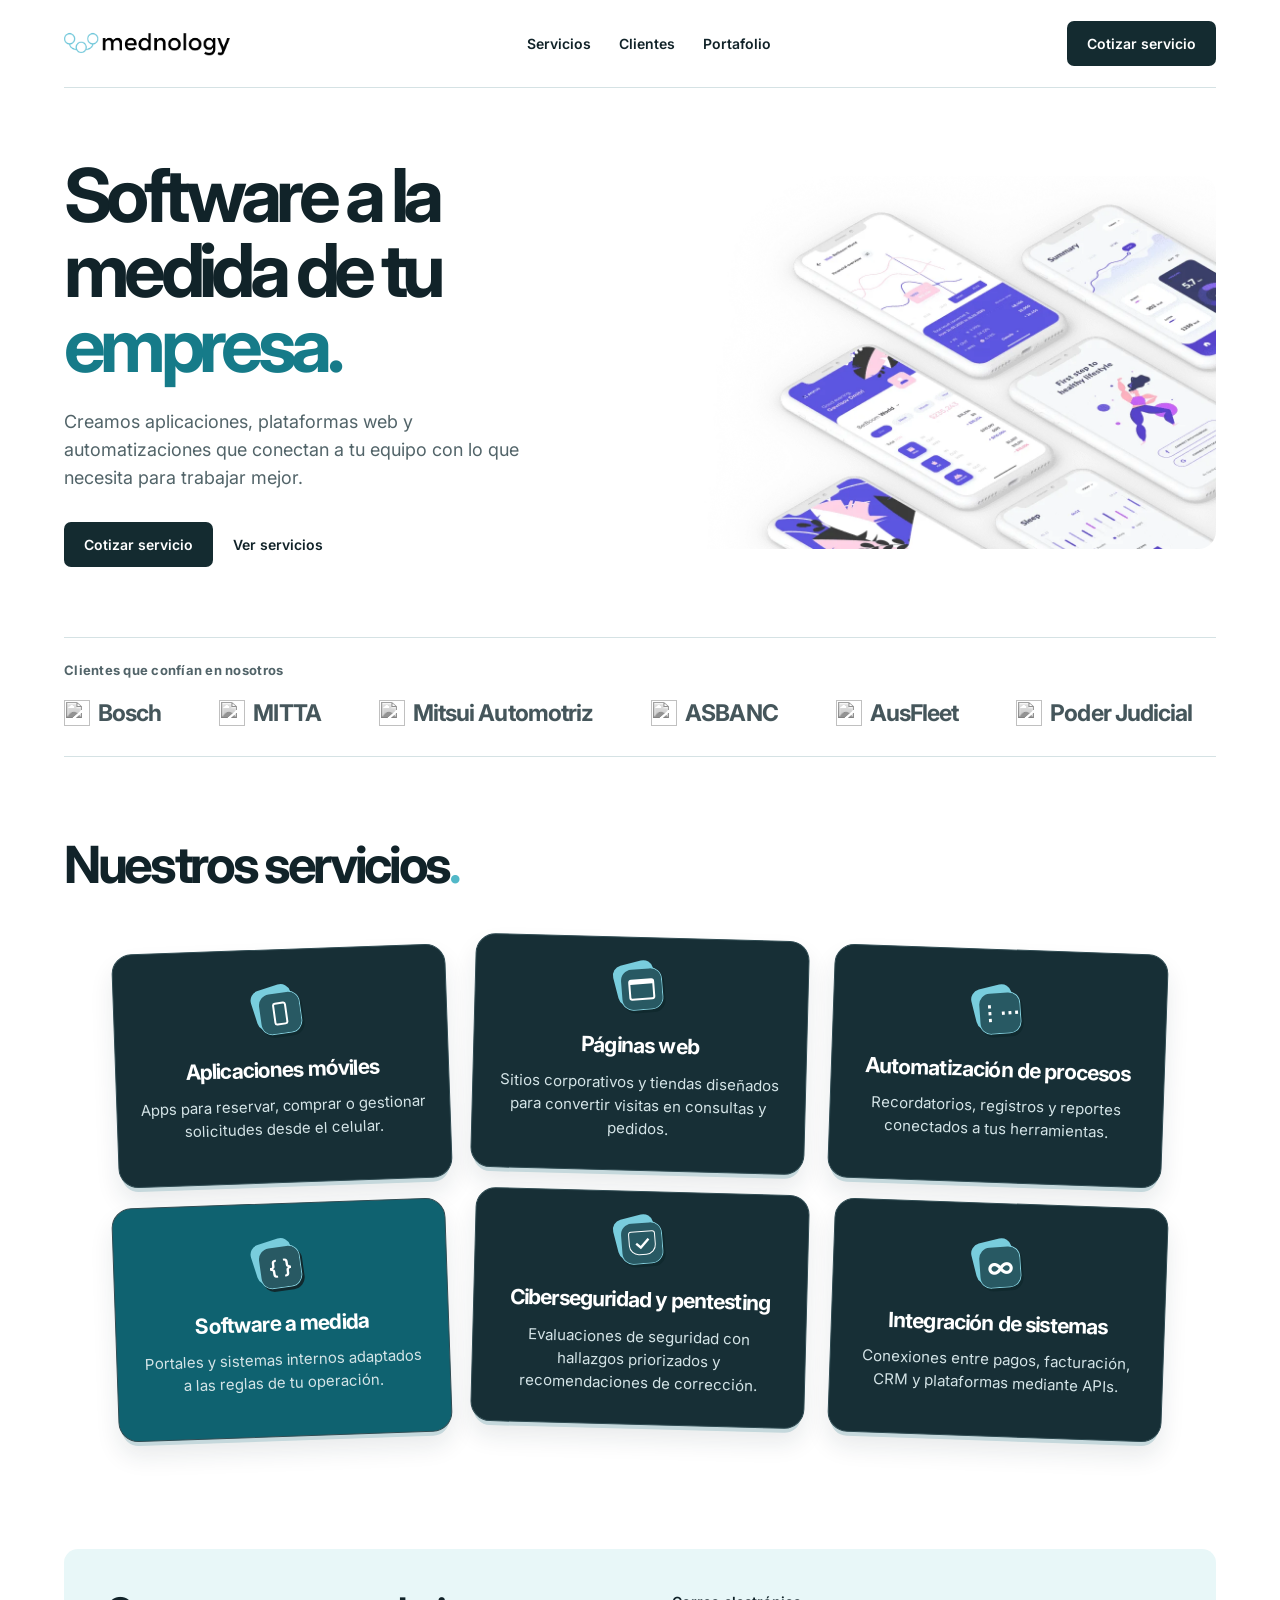
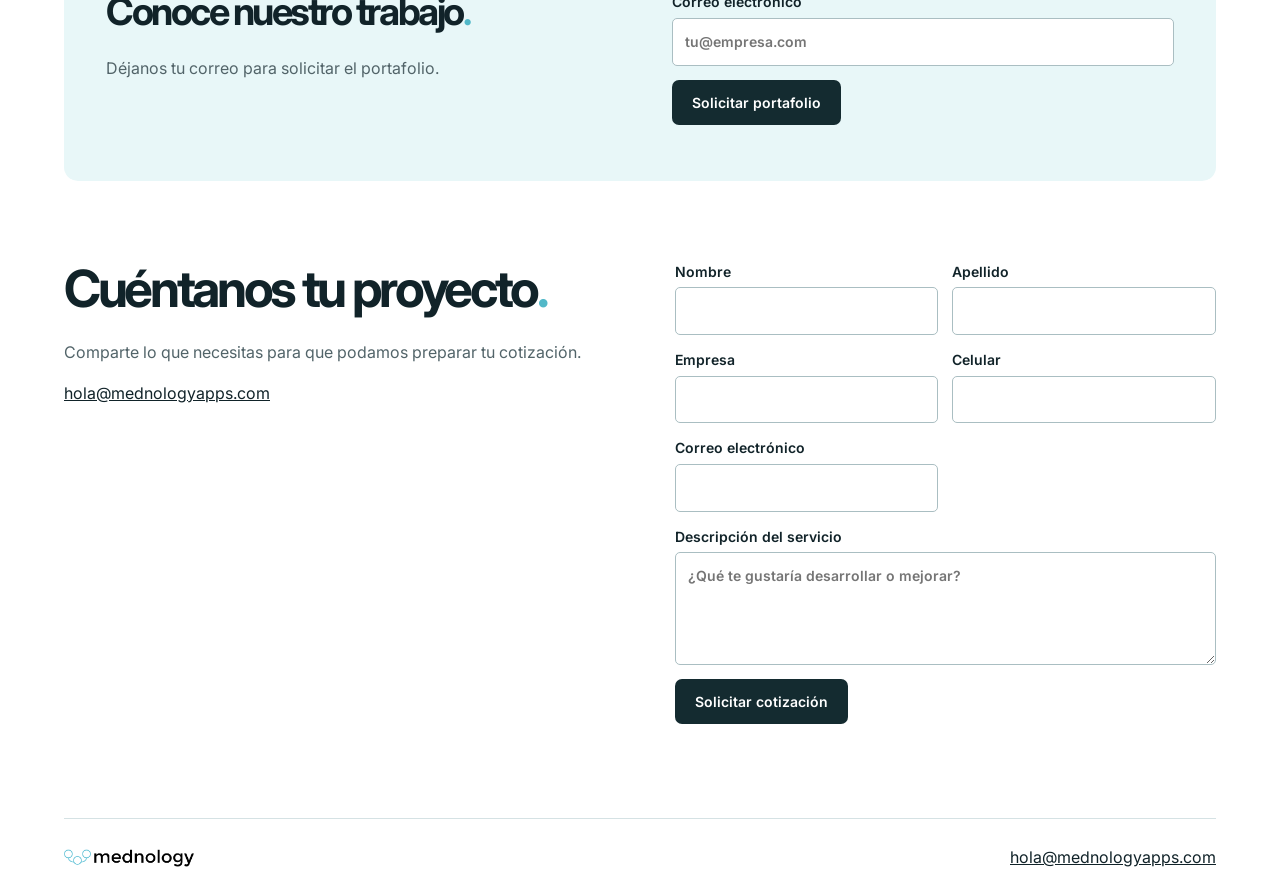
==== commit 8c3feebd: "Rediseñar cartas de servicios y ordenar portadas, alcance y ejemplos" ====
--- a/index.html
+++ b/index.html
@@ -1 +1 @@
-<!doctype html><html lang="es-PE"><head><meta charset="utf-8"><meta name="viewport" content="width=device-width,initial-scale=1"><title>Desarrollo de software, apps móviles y automatización en Perú | Mednology Apps</title><meta name="description" content="Desarrollamos aplicaciones móviles, páginas web y software a medida en Perú. Integramos sistemas, automatizamos procesos y evaluamos la seguridad de tus aplicaciones."><link rel="canonical" href="https://mednologyapps.com/"><meta property="og:title" content="Mednology Apps | Desarrollo de software en Perú"><meta property="og:description" content="Aplicaciones, plataformas web y automatizaciones diseñadas para tu operación."><meta property="og:image" content="https://mednologyapps.com/mednology.png"><meta property="og:type" content="website"><link rel="preconnect" href="https://fonts.googleapis.com"><link rel="stylesheet" href="https://fonts.googleapis.com/css2?family=Inter:wght@400;500;600;700;800&display=swap"><link rel="stylesheet" href="site.css"><script type="application/ld+json">{"@context":"https://schema.org","@type":"Organization","name":"Mednology Apps","url":"https://mednologyapps.com/","logo":"https://mednologyapps.com/mednology.png","email":"hola@mednologyapps.com","areaServed":"PE"}</script></head><body><header><a href="/" aria-label="Mednology Apps, inicio"><img src="mednology.png" alt="Mednology Apps"></a><nav><a href="#servicios">Servicios</a><a href="#clientes">Clientes</a><a href="#portafolio">Portafolio</a></nav><a class="btn" href="#cotizar">Cotizar servicio</a></header><main><section class="hero"><div><h1>Software a la medida de tu <em>empresa.</em></h1><p>Creamos aplicaciones, plataformas web y automatizaciones que conectan a tu equipo con lo que necesita para trabajar mejor.</p><a class="btn" href="#cotizar">Cotizar servicio</a> <a class="link" href="#servicios">Ver servicios</a></div><div class="board"><img src="apps.webp" width="1118" height="762" fetchpriority="high" alt="Mockups de aplicaciones móviles en perspectiva con pantallas de actividad y estadísticas"></div></section><section id="clientes"><h2>Clientes que confían en nosotros</h2><div class="marquee"><div class="track"><div><b><img src="https://www.google.com/s2/favicons?domain=bosch.com.pe&amp;sz=64" width="26" height="26" loading="lazy" alt=""> Bosch</b><b><img src="https://www.google.com/s2/favicons?domain=mitta.pe&amp;sz=64" width="26" height="26" loading="lazy" alt=""> MITTA</b><b><img src="https://www.google.com/s2/favicons?domain=mitsuiautomotriz.com&amp;sz=64" width="26" height="26" loading="lazy" alt=""> Mitsui Automotriz</b><b><img src="https://www.google.com/s2/favicons?domain=asbanc.com.pe&amp;sz=64" width="26" height="26" loading="lazy" alt=""> ASBANC</b><b><img src="https://www.google.com/s2/favicons?domain=ausfleet.com.au&amp;sz=64" width="26" height="26" loading="lazy" alt=""> AusFleet</b><b><img src="https://www.google.com/s2/favicons?domain=pj.gob.pe&amp;sz=64" width="26" height="26" loading="lazy" alt=""> Poder Judicial</b><b><img src="https://www.google.com/s2/favicons?domain=policia.gob.pe&amp;sz=64" width="26" height="26" loading="lazy" alt=""> Policía Nacional del Perú</b><b><img src="https://www.google.com/s2/favicons?domain=expoalimentariaperu.com&amp;sz=64" width="26" height="26" loading="lazy" alt=""> Expoalimentaria</b><b><img src="https://www.google.com/s2/favicons?domain=lamsac.com.pe&amp;sz=64" width="26" height="26" loading="lazy" alt=""> Línea Amarilla</b><b><img src="https://www.google.com/s2/favicons?domain=avon.com.pe&amp;sz=64" width="26" height="26" loading="lazy" alt=""> AVON</b></div><div aria-hidden="true"><b><img src="https://www.google.com/s2/favicons?domain=bosch.com.pe&amp;sz=64" width="26" height="26" loading="lazy" alt=""> Bosch</b><b><img src="https://www.google.com/s2/favicons?domain=mitta.pe&amp;sz=64" width="26" height="26" loading="lazy" alt=""> MITTA</b><b><img src="https://www.google.com/s2/favicons?domain=mitsuiautomotriz.com&amp;sz=64" width="26" height="26" loading="lazy" alt=""> Mitsui Automotriz</b><b><img src="https://www.google.com/s2/favicons?domain=asbanc.com.pe&amp;sz=64" width="26" height="26" loading="lazy" alt=""> ASBANC</b><b><img src="https://www.google.com/s2/favicons?domain=ausfleet.com.au&amp;sz=64" width="26" height="26" loading="lazy" alt=""> AusFleet</b><b><img src="https://www.google.com/s2/favicons?domain=pj.gob.pe&amp;sz=64" width="26" height="26" loading="lazy" alt=""> Poder Judicial</b><b><img src="https://www.google.com/s2/favicons?domain=policia.gob.pe&amp;sz=64" width="26" height="26" loading="lazy" alt=""> Policía Nacional del Perú</b><b><img src="https://www.google.com/s2/favicons?domain=expoalimentariaperu.com&amp;sz=64" width="26" height="26" loading="lazy" alt=""> Expoalimentaria</b><b><img src="https://www.google.com/s2/favicons?domain=lamsac.com.pe&amp;sz=64" width="26" height="26" loading="lazy" alt=""> Línea Amarilla</b><b><img src="https://www.google.com/s2/favicons?domain=avon.com.pe&amp;sz=64" width="26" height="26" loading="lazy" alt=""> AVON</b></div></div></div></section><section id="servicios"><h2>Nuestros servicios<span>.</span></h2><div class="grid"><a class="service-card" aria-label="Ver desarrollo de aplicaciones móviles" href="/servicios/aplicaciones-moviles/"><i aria-hidden="true">▯</i><h3>Aplicaciones móviles</h3><p>Diseñamos apps para Android y iOS que permiten a tus clientes reservar, comprar o gestionar sus solicitudes desde el celular.</p><span>Ver detalle</span></a><a class="service-card" aria-label="Ver desarrollo de páginas web" href="/servicios/desarrollo-web/"><i aria-hidden="true">⌘</i><h3>Páginas web</h3><p>Creamos sitios corporativos y tiendas en línea con navegación clara, contenido indexable y formularios de contacto.</p><span>Ver detalle</span></a><a class="service-card" aria-label="Ver automatización de procesos" href="/servicios/automatizacion-de-procesos/"><i aria-hidden="true">⇄</i><h3>Automatización de procesos</h3><p>Conectamos formularios, mensajería y sistemas para reducir tareas repetitivas como recordatorios, registros y reportes.</p><span>Ver detalle</span></a><a class="service-card" aria-label="Ver desarrollo de software a medida" href="/servicios/software-a-medida/"><i aria-hidden="true">{ }</i><h3>Software a medida</h3><p>Construimos portales de clientes, sistemas de gestión y herramientas internas adaptadas a los flujos de tu equipo.</p><span>Ver detalle</span></a><a class="service-card" aria-label="Ver ciberseguridad y pentesting" href="/servicios/ciberseguridad-pentesting/"><i aria-hidden="true">◎</i><h3>Ciberseguridad y pentesting</h3><p>Evaluamos tus aplicaciones dentro de un alcance acordado y entregamos hallazgos priorizados con recomendaciones de corrección.</p><span>Ver detalle</span></a><a class="service-card" aria-label="Ver integración de sistemas y apis" href="/servicios/integracion-de-sistemas/"><i aria-hidden="true">⌁</i><h3>Integración de sistemas</h3><p>Vinculamos pagos, facturación, CRM y otras plataformas mediante APIs para que la información fluya entre tus herramientas.</p><span>Ver detalle</span></a></div></section><section id="portafolio"><div><h2>Conoce nuestro trabajo<span>.</span></h2><p>Déjanos tu correo para solicitar el portafolio.</p></div><form method="post" action="solicitud.php"><input type="hidden" name="tipo" value="portafolio"><label>Correo electrónico<input required type="email" name="correo" autocomplete="email" placeholder="tu@empresa.com"></label><button>Solicitar portafolio</button><output></output></form></section><section id="cotizar"><div><h2>Cuéntanos tu proyecto<span>.</span></h2><p>Comparte lo que necesitas para que podamos preparar tu cotización.</p><a href="mailto:hola@mednologyapps.com">hola@mednologyapps.com</a></div><form method="post" action="solicitud.php"><input type="hidden" name="tipo" value="cotizacion"><label>Nombre<input required maxlength="200" name="nombre" type="text" autocomplete="given-name"></label><label>Apellido<input required maxlength="200" name="apellido" type="text" autocomplete="family-name"></label><label>Empresa<input required maxlength="200" name="empresa" type="text" autocomplete="organization"></label><label>Celular<input required maxlength="200" name="celular" type="tel" autocomplete="tel"></label><label>Correo electrónico<input required maxlength="200" name="correo" type="email" autocomplete="email"></label><label class="wide">Descripción del servicio<textarea required maxlength="5000" name="descripcion" rows="4" placeholder="¿Qué te gustaría desarrollar o mejorar?"></textarea></label><button>Solicitar cotización</button><output></output></form></section></main><footer><img src="mednology.png" alt="Mednology Apps"><a href="mailto:hola@mednologyapps.com">hola@mednologyapps.com</a></footer><script src="site.js" defer></script></body></html>
+<!doctype html><html lang="es-PE"><head><meta charset="utf-8"><meta name="viewport" content="width=device-width,initial-scale=1"><title>Desarrollo de software, apps móviles y automatización en Perú | Mednology Apps</title><meta name="description" content="Desarrollamos aplicaciones móviles, páginas web y software a medida en Perú. Integramos sistemas, automatizamos procesos y evaluamos la seguridad de tus aplicaciones."><link rel="canonical" href="https://mednologyapps.com/"><meta property="og:title" content="Mednology Apps | Desarrollo de software en Perú"><meta property="og:description" content="Aplicaciones, plataformas web y automatizaciones diseñadas para tu operación."><meta property="og:image" content="https://mednologyapps.com/mednology.png"><meta property="og:type" content="website"><link rel="preconnect" href="https://fonts.googleapis.com"><link rel="stylesheet" href="https://fonts.googleapis.com/css2?family=Inter:wght@400;500;600;700;800&display=swap"><link rel="stylesheet" href="site.css?v=cartas-2"><script type="application/ld+json">{"@context":"https://schema.org","@type":"Organization","name":"Mednology Apps","url":"https://mednologyapps.com/","logo":"https://mednologyapps.com/mednology.png","email":"hola@mednologyapps.com","areaServed":"PE"}</script></head><body><header><a href="/" aria-label="Mednology Apps, inicio"><img src="mednology.png" alt="Mednology Apps"></a><nav><a href="#servicios">Servicios</a><a href="#clientes">Clientes</a><a href="#portafolio">Portafolio</a></nav><a class="btn" href="#cotizar">Cotizar servicio</a></header><main><section class="hero"><div><h1>Software a la medida de tu <em>empresa.</em></h1><p>Creamos aplicaciones, plataformas web y automatizaciones que conectan a tu equipo con lo que necesita para trabajar mejor.</p><a class="btn" href="#cotizar">Cotizar servicio</a> <a class="link" href="#servicios">Ver servicios</a></div><div class="board"><img src="apps.webp" width="1118" height="762" fetchpriority="high" alt="Mockups de aplicaciones móviles en perspectiva con pantallas de actividad y estadísticas"></div></section><section id="clientes"><h2>Clientes que confían en nosotros</h2><div class="marquee"><div class="track"><div><b><img src="https://www.google.com/s2/favicons?domain=bosch.com.pe&amp;sz=64" width="26" height="26" loading="lazy" alt=""> Bosch</b><b><img src="https://www.google.com/s2/favicons?domain=mitta.pe&amp;sz=64" width="26" height="26" loading="lazy" alt=""> MITTA</b><b><img src="https://www.google.com/s2/favicons?domain=mitsuiautomotriz.com&amp;sz=64" width="26" height="26" loading="lazy" alt=""> Mitsui Automotriz</b><b><img src="https://www.google.com/s2/favicons?domain=asbanc.com.pe&amp;sz=64" width="26" height="26" loading="lazy" alt=""> ASBANC</b><b><img src="https://www.google.com/s2/favicons?domain=ausfleet.com.au&amp;sz=64" width="26" height="26" loading="lazy" alt=""> AusFleet</b><b><img src="https://www.google.com/s2/favicons?domain=pj.gob.pe&amp;sz=64" width="26" height="26" loading="lazy" alt=""> Poder Judicial</b><b><img src="https://www.google.com/s2/favicons?domain=policia.gob.pe&amp;sz=64" width="26" height="26" loading="lazy" alt=""> Policía Nacional del Perú</b><b><img src="https://www.google.com/s2/favicons?domain=expoalimentariaperu.com&amp;sz=64" width="26" height="26" loading="lazy" alt=""> Expoalimentaria</b><b><img src="https://www.google.com/s2/favicons?domain=lamsac.com.pe&amp;sz=64" width="26" height="26" loading="lazy" alt=""> Línea Amarilla</b><b><img src="https://www.google.com/s2/favicons?domain=avon.com.pe&amp;sz=64" width="26" height="26" loading="lazy" alt=""> AVON</b></div><div aria-hidden="true"><b><img src="https://www.google.com/s2/favicons?domain=bosch.com.pe&amp;sz=64" width="26" height="26" loading="lazy" alt=""> Bosch</b><b><img src="https://www.google.com/s2/favicons?domain=mitta.pe&amp;sz=64" width="26" height="26" loading="lazy" alt=""> MITTA</b><b><img src="https://www.google.com/s2/favicons?domain=mitsuiautomotriz.com&amp;sz=64" width="26" height="26" loading="lazy" alt=""> Mitsui Automotriz</b><b><img src="https://www.google.com/s2/favicons?domain=asbanc.com.pe&amp;sz=64" width="26" height="26" loading="lazy" alt=""> ASBANC</b><b><img src="https://www.google.com/s2/favicons?domain=ausfleet.com.au&amp;sz=64" width="26" height="26" loading="lazy" alt=""> AusFleet</b><b><img src="https://www.google.com/s2/favicons?domain=pj.gob.pe&amp;sz=64" width="26" height="26" loading="lazy" alt=""> Poder Judicial</b><b><img src="https://www.google.com/s2/favicons?domain=policia.gob.pe&amp;sz=64" width="26" height="26" loading="lazy" alt=""> Policía Nacional del Perú</b><b><img src="https://www.google.com/s2/favicons?domain=expoalimentariaperu.com&amp;sz=64" width="26" height="26" loading="lazy" alt=""> Expoalimentaria</b><b><img src="https://www.google.com/s2/favicons?domain=lamsac.com.pe&amp;sz=64" width="26" height="26" loading="lazy" alt=""> Línea Amarilla</b><b><img src="https://www.google.com/s2/favicons?domain=avon.com.pe&amp;sz=64" width="26" height="26" loading="lazy" alt=""> AVON</b></div></div></div></section><section id="servicios"><h2>Nuestros servicios<span>.</span></h2><div class="grid"><a class="service-card" aria-label="Ver desarrollo de aplicaciones móviles" href="/servicios/aplicaciones-moviles/"><i class="tile-mark mark-0" aria-hidden="true"><b></b></i><h3>Aplicaciones móviles</h3><p>Apps para reservar, comprar o gestionar solicitudes desde el celular.</p></a><a class="service-card" aria-label="Ver desarrollo de páginas web" href="/servicios/desarrollo-web/"><i class="tile-mark mark-1" aria-hidden="true"><b></b></i><h3>Páginas web</h3><p>Sitios corporativos y tiendas diseñados para convertir visitas en consultas y pedidos.</p></a><a class="service-card" aria-label="Ver automatización de procesos" href="/servicios/automatizacion-de-procesos/"><i class="tile-mark mark-2" aria-hidden="true"><b></b></i><h3>Automatización de procesos</h3><p>Recordatorios, registros y reportes conectados a tus herramientas.</p></a><a class="service-card" aria-label="Ver desarrollo de software a medida" href="/servicios/software-a-medida/"><i class="tile-mark mark-3" aria-hidden="true"><b></b></i><h3>Software a medida</h3><p>Portales y sistemas internos adaptados a las reglas de tu operación.</p></a><a class="service-card" aria-label="Ver ciberseguridad y pentesting" href="/servicios/ciberseguridad-pentesting/"><i class="tile-mark mark-4" aria-hidden="true"><b></b></i><h3>Ciberseguridad y pentesting</h3><p>Evaluaciones de seguridad con hallazgos priorizados y recomendaciones de corrección.</p></a><a class="service-card" aria-label="Ver integración de sistemas y apis" href="/servicios/integracion-de-sistemas/"><i class="tile-mark mark-5" aria-hidden="true"><b></b></i><h3>Integración de sistemas</h3><p>Conexiones entre pagos, facturación, CRM y plataformas mediante APIs.</p></a></div></section><section id="portafolio"><div><h2>Conoce nuestro trabajo<span>.</span></h2><p>Déjanos tu correo para solicitar el portafolio.</p></div><form method="post" action="solicitud.php"><input type="hidden" name="tipo" value="portafolio"><label>Correo electrónico<input required type="email" name="correo" autocomplete="email" placeholder="tu@empresa.com"></label><button>Solicitar portafolio</button><output></output></form></section><section id="cotizar"><div><h2>Cuéntanos tu proyecto<span>.</span></h2><p>Comparte lo que necesitas para que podamos preparar tu cotización.</p><a href="mailto:hola@mednologyapps.com">hola@mednologyapps.com</a></div><form method="post" action="solicitud.php"><input type="hidden" name="tipo" value="cotizacion"><label>Nombre<input required maxlength="200" name="nombre" type="text" autocomplete="given-name"></label><label>Apellido<input required maxlength="200" name="apellido" type="text" autocomplete="family-name"></label><label>Empresa<input required maxlength="200" name="empresa" type="text" autocomplete="organization"></label><label>Celular<input required maxlength="200" name="celular" type="tel" autocomplete="tel"></label><label>Correo electrónico<input required maxlength="200" name="correo" type="email" autocomplete="email"></label><label class="wide">Descripción del servicio<textarea required maxlength="5000" name="descripcion" rows="4" placeholder="¿Qué te gustaría desarrollar o mejorar?"></textarea></label><button>Solicitar cotización</button><output></output></form></section></main><footer><img src="mednology.png" alt="Mednology Apps"><a href="mailto:hola@mednologyapps.com">hola@mednologyapps.com</a></footer><script src="site.js" defer></script></body></html>
--- a/site.css
+++ b/site.css
@@ -2,3 +2,4 @@
 .track b{display:inline-flex;align-items:center;gap:8px}.track img{filter:grayscale(1);object-fit:contain}
 .board{border:0;background:white;aspect-ratio:auto}.board img{width:100%;height:auto;display:block;animation:arrive .7s ease-out}@keyframes arrive{from{opacity:.5;transform:translateY(8px)}to{opacity:1;transform:none}}@media(prefers-reduced-motion:reduce){.board img{animation:none}}article>a,.back{display:inline-block;margin-top:14px;color:#176978;font-weight:600;text-underline-offset:4px}.detail{padding-block:42px 70px}.back{font-size:14px}.detail h1{font-size:clamp(42px,6vw,76px);line-height:1.05;letter-spacing:-.065em;max-width:850px;margin:36px 0 18px}.intro{max-width:710px;font-size:20px}.details{margin-top:56px;border-top:1px solid #ccdce0;padding-top:32px;display:grid;grid-template-columns:1fr 1fr;gap:8%}.details h2{font-size:27px;letter-spacing:-.04em}.details ul{padding-left:20px}.details li{padding-bottom:8px}.details li::marker{color:#197787}@media(max-width:680px){.details{grid-template-columns:1fr;gap:26px}.intro{font-size:17px}}
 #servicios .grid{gap:20px}.service-card{display:flex;flex-direction:column;align-items:flex-start;min-width:0;padding:clamp(22px,3vw,36px);border:1px solid #d4e1e3;border-radius:16px;box-shadow:0 5px 18px #1539410d;background:white;text-decoration:none;transition:transform .2s,box-shadow .2s,border-color .2s}.service-card:hover,.service-card:focus-visible{border-color:#78bac4;box-shadow:0 12px 28px #1539411a;transform:translateY(-3px);text-decoration:none}.service-card i{display:grid;place-items:center;width:44px;height:44px;background:#e7f6f7;border-radius:12px;font:600 23px monospace;color:#196b77}.service-card h3{margin:20px 0 8px}.service-card p{margin:0 0 20px}.service-card span{margin-top:auto;color:#126571;font-size:14px;font-weight:650}.service-hero{display:grid;grid-template-columns:1.1fr 1fr;align-items:center;gap:6%;margin:28px 0 48px}.service-hero h1{margin:0;font-size:clamp(38px,4.8vw,68px)}.service-photo{display:block;width:100%;height:auto;aspect-ratio:24/17;object-fit:cover;border-radius:20px;background:#e7f4f5}.detail .details{margin:0;padding:32px 0;border-bottom:1px solid #ccdce0}.use-case{margin-top:34px;padding:clamp(24px,4vw,48px);border-radius:16px;background:#eef8f9;display:grid;grid-template-columns:1.2fr 1fr;gap:8%}.use-case h2,.use-case h3{margin:0;font-size:25px;letter-spacing:-.045em}.use-case p{margin-bottom:0}@media(max-width:760px){.service-hero,.use-case{grid-template-columns:1fr;gap:24px}.service-photo{max-height:310px}}@media(prefers-reduced-motion:reduce){.service-card{transition:none}.service-card:hover,.service-card:focus-visible{transform:none}}
+#servicios .grid{gap:20px 24px;padding:32px clamp(8px,4vw,60px);grid-template-columns:repeat(3,minmax(0,1fr))}.service-card{--tilt:-2deg;align-items:center;justify-content:center;text-align:center;padding:30px 22px;min-height:213px;border-color:#304c53;background:#172f36;color:white;box-shadow:0 7px 0 -3px #c5d8dc,0 14px 25px #102c3419;transform:rotate(var(--tilt));border-radius:20px}.service-card:nth-child(3n+2){--tilt:1.5deg;position:relative;top:-12px}.service-card:nth-child(3n){--tilt:2deg}.service-card:nth-child(4){background:#0f6270}.service-card p{color:#d4e4e7;font-size:15px;margin:0;max-width:32ch}.service-card h3{font-size:21px;color:white}.service-card:hover,.service-card:focus-visible{transform:translateY(-4px) rotate(0);background:#18434d}.service-card .tile-mark{position:relative;isolation:isolate;width:42px;height:42px;border:1px solid #82ccda;border-radius:12px;background:#285963;box-shadow:2px 3px 0 #10292e;transform:rotate(-6deg);color:white}.tile-mark:before{content:"";position:absolute;z-index:-1;inset:-7px 5px 6px -6px;border-radius:10px;background:#79cddd;transform:rotate(-10deg)}.tile-mark b{position:absolute;inset:0;display:grid;place-items:center;border-radius:11px;background:#285963;font:600 20px/1 Inter,sans-serif}.mark-0 b:after{content:"";width:10px;height:19px;border:2px solid;border-radius:3px}.mark-1 b:after{content:"";width:22px;height:14px;border:2px solid;border-top-width:5px;border-radius:3px}.mark-2 b:after{content:"⋮⋯"}.mark-3 b:after{content:"{ }"}.mark-4 b:after{content:"✓";border:1px solid;border-radius:3px 3px 10px 10px;padding:1px 4px}.mark-5 b:after{content:"∞";font-size:28px}.detail{padding-top:24px}.service-hero{grid-template-columns:minmax(0,1fr) minmax(0,.94fr);gap:clamp(28px,5vw,74px);margin:28px 0 42px}.service-copy h1{font-size:clamp(36px,4.8vw,65px);text-wrap:balance}.service-copy .intro{font-size:clamp(16px,1.5vw,20px);margin:18px 0 24px}.photo-frame{padding:9px;background:#edf6f7;border:1px solid #dce9ec;border-radius:23px;min-width:0}.photo-frame img{border-radius:15px;aspect-ratio:1.55}.scope{padding:30px 0;border-block:1px solid #d3e1e4}.scope h2,.reading h2{font-size:clamp(22px,2.2vw,31px);letter-spacing:-.045em}.scope ul{padding:0;margin:0;display:grid;grid-template-columns:repeat(3,1fr);gap:20px;list-style:none}.scope li{padding-left:15px;border-left:3px solid #69bece}.reading{display:grid;grid-template-columns:1fr 1fr;gap:5%;margin:32px 0 0}.example{background:#eaf6f7;padding:clamp(22px,3vw,40px);border-radius:16px;align-self:start}.reading h2{margin:0 0 14px}.reading p{margin:0;line-height:1.7}.planning h2:not(:first-child){margin-top:24px}@media(max-width:840px){#servicios .grid{grid-template-columns:repeat(2,minmax(0,1fr));padding:16px 4px}.service-card:nth-child(n){top:0;--tilt:0deg}}@media(max-width:650px){.service-hero,.reading,.scope ul{grid-template-columns:1fr}.reading{gap:26px}.service-hero{gap:24px}.photo-frame img{max-height:235px}.scope ul{gap:14px}}@media(max-width:490px){#servicios .grid{grid-template-columns:1fr}.service-card{min-height:164px;padding:22px}}
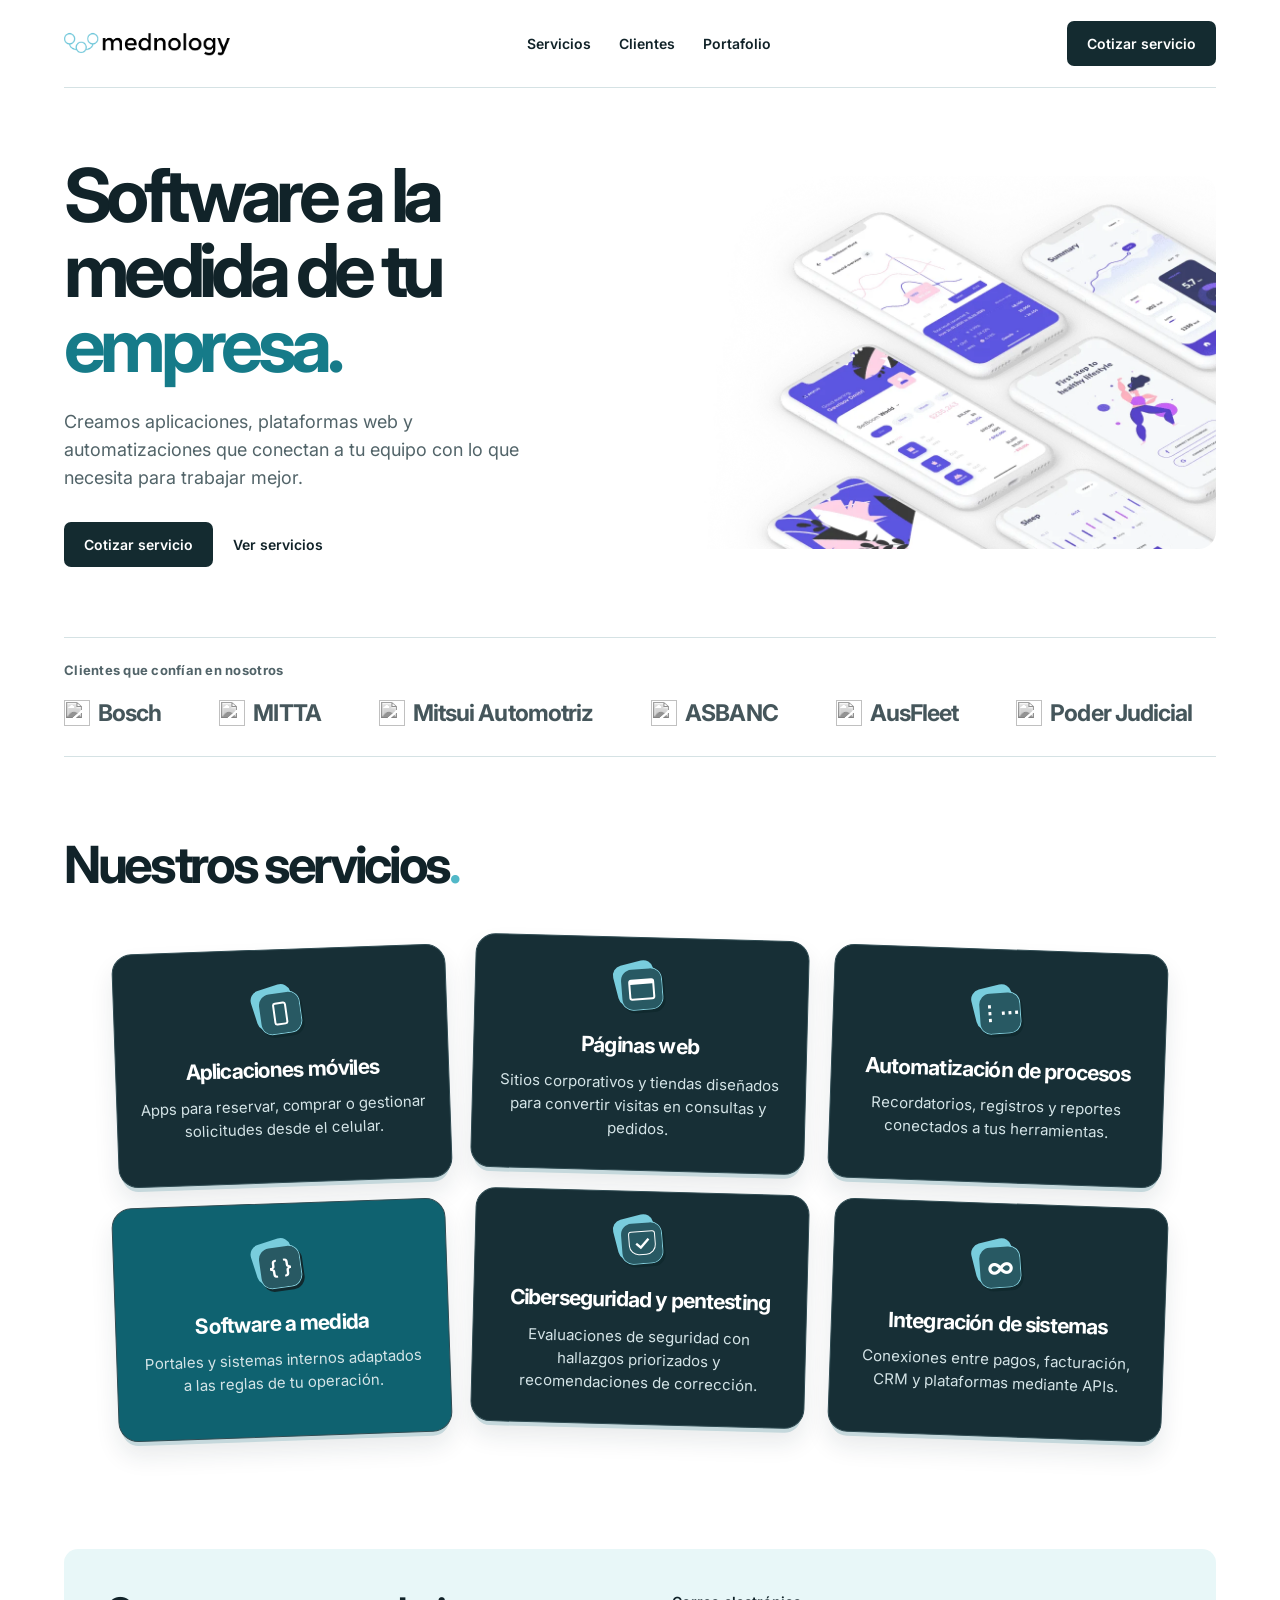
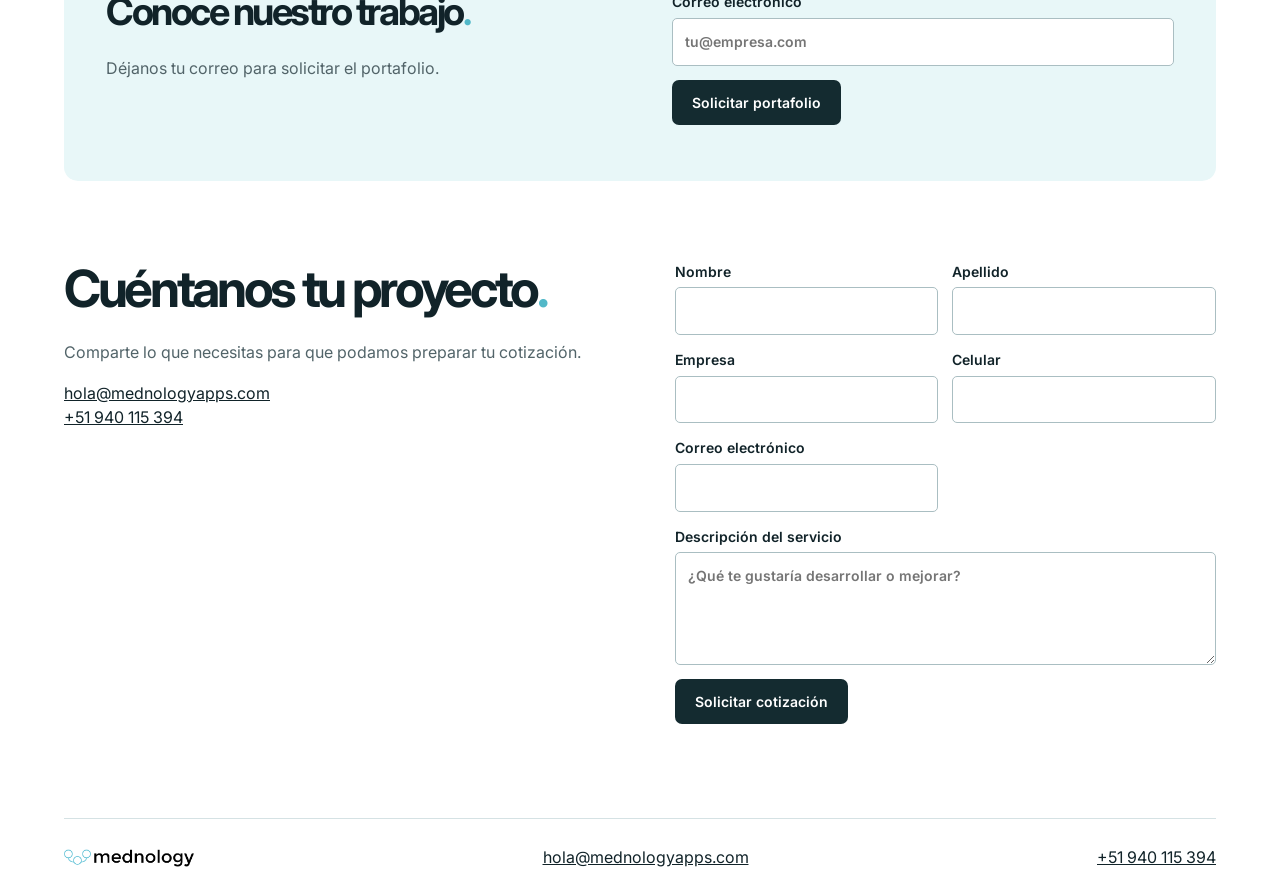
==== commit c2c62878: "Publicar el teléfono corporativo en contacto, pie y datos de organización" ====
--- a/index.html
+++ b/index.html
@@ -1 +1 @@
-<!doctype html><html lang="es-PE"><head><meta charset="utf-8"><meta name="viewport" content="width=device-width,initial-scale=1"><title>Desarrollo de software, apps móviles y automatización en Perú | Mednology Apps</title><meta name="description" content="Desarrollamos aplicaciones móviles, páginas web y software a medida en Perú. Integramos sistemas, automatizamos procesos y evaluamos la seguridad de tus aplicaciones."><link rel="canonical" href="https://mednologyapps.com/"><meta property="og:title" content="Mednology Apps | Desarrollo de software en Perú"><meta property="og:description" content="Aplicaciones, plataformas web y automatizaciones diseñadas para tu operación."><meta property="og:image" content="https://mednologyapps.com/mednology.png"><meta property="og:type" content="website"><link rel="preconnect" href="https://fonts.googleapis.com"><link rel="stylesheet" href="https://fonts.googleapis.com/css2?family=Inter:wght@400;500;600;700;800&display=swap"><link rel="stylesheet" href="site.css?v=cartas-2"><script type="application/ld+json">{"@context":"https://schema.org","@type":"Organization","name":"Mednology Apps","url":"https://mednologyapps.com/","logo":"https://mednologyapps.com/mednology.png","email":"hola@mednologyapps.com","areaServed":"PE"}</script></head><body><header><a href="/" aria-label="Mednology Apps, inicio"><img src="mednology.png" alt="Mednology Apps"></a><nav><a href="#servicios">Servicios</a><a href="#clientes">Clientes</a><a href="#portafolio">Portafolio</a></nav><a class="btn" href="#cotizar">Cotizar servicio</a></header><main><section class="hero"><div><h1>Software a la medida de tu <em>empresa.</em></h1><p>Creamos aplicaciones, plataformas web y automatizaciones que conectan a tu equipo con lo que necesita para trabajar mejor.</p><a class="btn" href="#cotizar">Cotizar servicio</a> <a class="link" href="#servicios">Ver servicios</a></div><div class="board"><img src="apps.webp" width="1118" height="762" fetchpriority="high" alt="Mockups de aplicaciones móviles en perspectiva con pantallas de actividad y estadísticas"></div></section><section id="clientes"><h2>Clientes que confían en nosotros</h2><div class="marquee"><div class="track"><div><b><img src="https://www.google.com/s2/favicons?domain=bosch.com.pe&amp;sz=64" width="26" height="26" loading="lazy" alt=""> Bosch</b><b><img src="https://www.google.com/s2/favicons?domain=mitta.pe&amp;sz=64" width="26" height="26" loading="lazy" alt=""> MITTA</b><b><img src="https://www.google.com/s2/favicons?domain=mitsuiautomotriz.com&amp;sz=64" width="26" height="26" loading="lazy" alt=""> Mitsui Automotriz</b><b><img src="https://www.google.com/s2/favicons?domain=asbanc.com.pe&amp;sz=64" width="26" height="26" loading="lazy" alt=""> ASBANC</b><b><img src="https://www.google.com/s2/favicons?domain=ausfleet.com.au&amp;sz=64" width="26" height="26" loading="lazy" alt=""> AusFleet</b><b><img src="https://www.google.com/s2/favicons?domain=pj.gob.pe&amp;sz=64" width="26" height="26" loading="lazy" alt=""> Poder Judicial</b><b><img src="https://www.google.com/s2/favicons?domain=policia.gob.pe&amp;sz=64" width="26" height="26" loading="lazy" alt=""> Policía Nacional del Perú</b><b><img src="https://www.google.com/s2/favicons?domain=expoalimentariaperu.com&amp;sz=64" width="26" height="26" loading="lazy" alt=""> Expoalimentaria</b><b><img src="https://www.google.com/s2/favicons?domain=lamsac.com.pe&amp;sz=64" width="26" height="26" loading="lazy" alt=""> Línea Amarilla</b><b><img src="https://www.google.com/s2/favicons?domain=avon.com.pe&amp;sz=64" width="26" height="26" loading="lazy" alt=""> AVON</b></div><div aria-hidden="true"><b><img src="https://www.google.com/s2/favicons?domain=bosch.com.pe&amp;sz=64" width="26" height="26" loading="lazy" alt=""> Bosch</b><b><img src="https://www.google.com/s2/favicons?domain=mitta.pe&amp;sz=64" width="26" height="26" loading="lazy" alt=""> MITTA</b><b><img src="https://www.google.com/s2/favicons?domain=mitsuiautomotriz.com&amp;sz=64" width="26" height="26" loading="lazy" alt=""> Mitsui Automotriz</b><b><img src="https://www.google.com/s2/favicons?domain=asbanc.com.pe&amp;sz=64" width="26" height="26" loading="lazy" alt=""> ASBANC</b><b><img src="https://www.google.com/s2/favicons?domain=ausfleet.com.au&amp;sz=64" width="26" height="26" loading="lazy" alt=""> AusFleet</b><b><img src="https://www.google.com/s2/favicons?domain=pj.gob.pe&amp;sz=64" width="26" height="26" loading="lazy" alt=""> Poder Judicial</b><b><img src="https://www.google.com/s2/favicons?domain=policia.gob.pe&amp;sz=64" width="26" height="26" loading="lazy" alt=""> Policía Nacional del Perú</b><b><img src="https://www.google.com/s2/favicons?domain=expoalimentariaperu.com&amp;sz=64" width="26" height="26" loading="lazy" alt=""> Expoalimentaria</b><b><img src="https://www.google.com/s2/favicons?domain=lamsac.com.pe&amp;sz=64" width="26" height="26" loading="lazy" alt=""> Línea Amarilla</b><b><img src="https://www.google.com/s2/favicons?domain=avon.com.pe&amp;sz=64" width="26" height="26" loading="lazy" alt=""> AVON</b></div></div></div></section><section id="servicios"><h2>Nuestros servicios<span>.</span></h2><div class="grid"><a class="service-card" aria-label="Ver desarrollo de aplicaciones móviles" href="/servicios/aplicaciones-moviles/"><i class="tile-mark mark-0" aria-hidden="true"><b></b></i><h3>Aplicaciones móviles</h3><p>Apps para reservar, comprar o gestionar solicitudes desde el celular.</p></a><a class="service-card" aria-label="Ver desarrollo de páginas web" href="/servicios/desarrollo-web/"><i class="tile-mark mark-1" aria-hidden="true"><b></b></i><h3>Páginas web</h3><p>Sitios corporativos y tiendas diseñados para convertir visitas en consultas y pedidos.</p></a><a class="service-card" aria-label="Ver automatización de procesos" href="/servicios/automatizacion-de-procesos/"><i class="tile-mark mark-2" aria-hidden="true"><b></b></i><h3>Automatización de procesos</h3><p>Recordatorios, registros y reportes conectados a tus herramientas.</p></a><a class="service-card" aria-label="Ver desarrollo de software a medida" href="/servicios/software-a-medida/"><i class="tile-mark mark-3" aria-hidden="true"><b></b></i><h3>Software a medida</h3><p>Portales y sistemas internos adaptados a las reglas de tu operación.</p></a><a class="service-card" aria-label="Ver ciberseguridad y pentesting" href="/servicios/ciberseguridad-pentesting/"><i class="tile-mark mark-4" aria-hidden="true"><b></b></i><h3>Ciberseguridad y pentesting</h3><p>Evaluaciones de seguridad con hallazgos priorizados y recomendaciones de corrección.</p></a><a class="service-card" aria-label="Ver integración de sistemas y apis" href="/servicios/integracion-de-sistemas/"><i class="tile-mark mark-5" aria-hidden="true"><b></b></i><h3>Integración de sistemas</h3><p>Conexiones entre pagos, facturación, CRM y plataformas mediante APIs.</p></a></div></section><section id="portafolio"><div><h2>Conoce nuestro trabajo<span>.</span></h2><p>Déjanos tu correo para solicitar el portafolio.</p></div><form method="post" action="solicitud.php"><input type="hidden" name="tipo" value="portafolio"><label>Correo electrónico<input required type="email" name="correo" autocomplete="email" placeholder="tu@empresa.com"></label><button>Solicitar portafolio</button><output></output></form></section><section id="cotizar"><div><h2>Cuéntanos tu proyecto<span>.</span></h2><p>Comparte lo que necesitas para que podamos preparar tu cotización.</p><a href="mailto:hola@mednologyapps.com">hola@mednologyapps.com</a></div><form method="post" action="solicitud.php"><input type="hidden" name="tipo" value="cotizacion"><label>Nombre<input required maxlength="200" name="nombre" type="text" autocomplete="given-name"></label><label>Apellido<input required maxlength="200" name="apellido" type="text" autocomplete="family-name"></label><label>Empresa<input required maxlength="200" name="empresa" type="text" autocomplete="organization"></label><label>Celular<input required maxlength="200" name="celular" type="tel" autocomplete="tel"></label><label>Correo electrónico<input required maxlength="200" name="correo" type="email" autocomplete="email"></label><label class="wide">Descripción del servicio<textarea required maxlength="5000" name="descripcion" rows="4" placeholder="¿Qué te gustaría desarrollar o mejorar?"></textarea></label><button>Solicitar cotización</button><output></output></form></section></main><footer><img src="mednology.png" alt="Mednology Apps"><a href="mailto:hola@mednologyapps.com">hola@mednologyapps.com</a></footer><script src="site.js" defer></script></body></html>
+<!doctype html><html lang="es-PE"><head><meta charset="utf-8"><meta name="viewport" content="width=device-width,initial-scale=1"><title>Desarrollo de software, apps móviles y automatización en Perú | Mednology Apps</title><meta name="description" content="Desarrollamos aplicaciones móviles, páginas web y software a medida en Perú. Integramos sistemas, automatizamos procesos y evaluamos la seguridad de tus aplicaciones."><link rel="canonical" href="https://mednologyapps.com/"><meta property="og:title" content="Mednology Apps | Desarrollo de software en Perú"><meta property="og:description" content="Aplicaciones, plataformas web y automatizaciones diseñadas para tu operación."><meta property="og:image" content="https://mednologyapps.com/mednology.png"><meta property="og:type" content="website"><link rel="preconnect" href="https://fonts.googleapis.com"><link rel="stylesheet" href="https://fonts.googleapis.com/css2?family=Inter:wght@400;500;600;700;800&display=swap"><link rel="stylesheet" href="site.css?v=cartas-2"><script type="application/ld+json">{"@context":"https://schema.org","@type":"Organization","name":"Mednology Apps","url":"https://mednologyapps.com/","logo":"https://mednologyapps.com/mednology.png","email":"hola@mednologyapps.com","areaServed":"PE","telephone":"+51940115394"}</script></head><body><header><a href="/" aria-label="Mednology Apps, inicio"><img src="mednology.png" alt="Mednology Apps"></a><nav><a href="#servicios">Servicios</a><a href="#clientes">Clientes</a><a href="#portafolio">Portafolio</a></nav><a class="btn" href="#cotizar">Cotizar servicio</a></header><main><section class="hero"><div><h1>Software a la medida de tu <em>empresa.</em></h1><p>Creamos aplicaciones, plataformas web y automatizaciones que conectan a tu equipo con lo que necesita para trabajar mejor.</p><a class="btn" href="#cotizar">Cotizar servicio</a> <a class="link" href="#servicios">Ver servicios</a></div><div class="board"><img src="apps.webp" width="1118" height="762" fetchpriority="high" alt="Mockups de aplicaciones móviles en perspectiva con pantallas de actividad y estadísticas"></div></section><section id="clientes"><h2>Clientes que confían en nosotros</h2><div class="marquee"><div class="track"><div><b><img src="https://www.google.com/s2/favicons?domain=bosch.com.pe&amp;sz=64" width="26" height="26" loading="lazy" alt=""> Bosch</b><b><img src="https://www.google.com/s2/favicons?domain=mitta.pe&amp;sz=64" width="26" height="26" loading="lazy" alt=""> MITTA</b><b><img src="https://www.google.com/s2/favicons?domain=mitsuiautomotriz.com&amp;sz=64" width="26" height="26" loading="lazy" alt=""> Mitsui Automotriz</b><b><img src="https://www.google.com/s2/favicons?domain=asbanc.com.pe&amp;sz=64" width="26" height="26" loading="lazy" alt=""> ASBANC</b><b><img src="https://www.google.com/s2/favicons?domain=ausfleet.com.au&amp;sz=64" width="26" height="26" loading="lazy" alt=""> AusFleet</b><b><img src="https://www.google.com/s2/favicons?domain=pj.gob.pe&amp;sz=64" width="26" height="26" loading="lazy" alt=""> Poder Judicial</b><b><img src="https://www.google.com/s2/favicons?domain=policia.gob.pe&amp;sz=64" width="26" height="26" loading="lazy" alt=""> Policía Nacional del Perú</b><b><img src="https://www.google.com/s2/favicons?domain=expoalimentariaperu.com&amp;sz=64" width="26" height="26" loading="lazy" alt=""> Expoalimentaria</b><b><img src="https://www.google.com/s2/favicons?domain=lamsac.com.pe&amp;sz=64" width="26" height="26" loading="lazy" alt=""> Línea Amarilla</b><b><img src="https://www.google.com/s2/favicons?domain=avon.com.pe&amp;sz=64" width="26" height="26" loading="lazy" alt=""> AVON</b></div><div aria-hidden="true"><b><img src="https://www.google.com/s2/favicons?domain=bosch.com.pe&amp;sz=64" width="26" height="26" loading="lazy" alt=""> Bosch</b><b><img src="https://www.google.com/s2/favicons?domain=mitta.pe&amp;sz=64" width="26" height="26" loading="lazy" alt=""> MITTA</b><b><img src="https://www.google.com/s2/favicons?domain=mitsuiautomotriz.com&amp;sz=64" width="26" height="26" loading="lazy" alt=""> Mitsui Automotriz</b><b><img src="https://www.google.com/s2/favicons?domain=asbanc.com.pe&amp;sz=64" width="26" height="26" loading="lazy" alt=""> ASBANC</b><b><img src="https://www.google.com/s2/favicons?domain=ausfleet.com.au&amp;sz=64" width="26" height="26" loading="lazy" alt=""> AusFleet</b><b><img src="https://www.google.com/s2/favicons?domain=pj.gob.pe&amp;sz=64" width="26" height="26" loading="lazy" alt=""> Poder Judicial</b><b><img src="https://www.google.com/s2/favicons?domain=policia.gob.pe&amp;sz=64" width="26" height="26" loading="lazy" alt=""> Policía Nacional del Perú</b><b><img src="https://www.google.com/s2/favicons?domain=expoalimentariaperu.com&amp;sz=64" width="26" height="26" loading="lazy" alt=""> Expoalimentaria</b><b><img src="https://www.google.com/s2/favicons?domain=lamsac.com.pe&amp;sz=64" width="26" height="26" loading="lazy" alt=""> Línea Amarilla</b><b><img src="https://www.google.com/s2/favicons?domain=avon.com.pe&amp;sz=64" width="26" height="26" loading="lazy" alt=""> AVON</b></div></div></div></section><section id="servicios"><h2>Nuestros servicios<span>.</span></h2><div class="grid"><a class="service-card" aria-label="Ver desarrollo de aplicaciones móviles" href="/servicios/aplicaciones-moviles/"><i class="tile-mark mark-0" aria-hidden="true"><b></b></i><h3>Aplicaciones móviles</h3><p>Apps para reservar, comprar o gestionar solicitudes desde el celular.</p></a><a class="service-card" aria-label="Ver desarrollo de páginas web" href="/servicios/desarrollo-web/"><i class="tile-mark mark-1" aria-hidden="true"><b></b></i><h3>Páginas web</h3><p>Sitios corporativos y tiendas diseñados para convertir visitas en consultas y pedidos.</p></a><a class="service-card" aria-label="Ver automatización de procesos" href="/servicios/automatizacion-de-procesos/"><i class="tile-mark mark-2" aria-hidden="true"><b></b></i><h3>Automatización de procesos</h3><p>Recordatorios, registros y reportes conectados a tus herramientas.</p></a><a class="service-card" aria-label="Ver desarrollo de software a medida" href="/servicios/software-a-medida/"><i class="tile-mark mark-3" aria-hidden="true"><b></b></i><h3>Software a medida</h3><p>Portales y sistemas internos adaptados a las reglas de tu operación.</p></a><a class="service-card" aria-label="Ver ciberseguridad y pentesting" href="/servicios/ciberseguridad-pentesting/"><i class="tile-mark mark-4" aria-hidden="true"><b></b></i><h3>Ciberseguridad y pentesting</h3><p>Evaluaciones de seguridad con hallazgos priorizados y recomendaciones de corrección.</p></a><a class="service-card" aria-label="Ver integración de sistemas y apis" href="/servicios/integracion-de-sistemas/"><i class="tile-mark mark-5" aria-hidden="true"><b></b></i><h3>Integración de sistemas</h3><p>Conexiones entre pagos, facturación, CRM y plataformas mediante APIs.</p></a></div></section><section id="portafolio"><div><h2>Conoce nuestro trabajo<span>.</span></h2><p>Déjanos tu correo para solicitar el portafolio.</p></div><form method="post" action="solicitud.php"><input type="hidden" name="tipo" value="portafolio"><label>Correo electrónico<input required type="email" name="correo" autocomplete="email" placeholder="tu@empresa.com"></label><button>Solicitar portafolio</button><output></output></form></section><section id="cotizar"><div><h2>Cuéntanos tu proyecto<span>.</span></h2><p>Comparte lo que necesitas para que podamos preparar tu cotización.</p><a href="mailto:hola@mednologyapps.com">hola@mednologyapps.com</a><br><a href="tel:+51940115394" aria-label="Llamar a Mednology Apps al +51 940 115 394">+51 940 115 394</a></div><form method="post" action="solicitud.php"><input type="hidden" name="tipo" value="cotizacion"><label>Nombre<input required maxlength="200" name="nombre" type="text" autocomplete="given-name"></label><label>Apellido<input required maxlength="200" name="apellido" type="text" autocomplete="family-name"></label><label>Empresa<input required maxlength="200" name="empresa" type="text" autocomplete="organization"></label><label>Celular<input required maxlength="200" name="celular" type="tel" autocomplete="tel"></label><label>Correo electrónico<input required maxlength="200" name="correo" type="email" autocomplete="email"></label><label class="wide">Descripción del servicio<textarea required maxlength="5000" name="descripcion" rows="4" placeholder="¿Qué te gustaría desarrollar o mejorar?"></textarea></label><button>Solicitar cotización</button><output></output></form></section></main><footer><img src="mednology.png" alt="Mednology Apps"><a href="mailto:hola@mednologyapps.com">hola@mednologyapps.com</a><a href="tel:+51940115394" aria-label="Llamar a Mednology Apps al +51 940 115 394">+51 940 115 394</a></footer><script src="site.js" defer></script></body></html>
